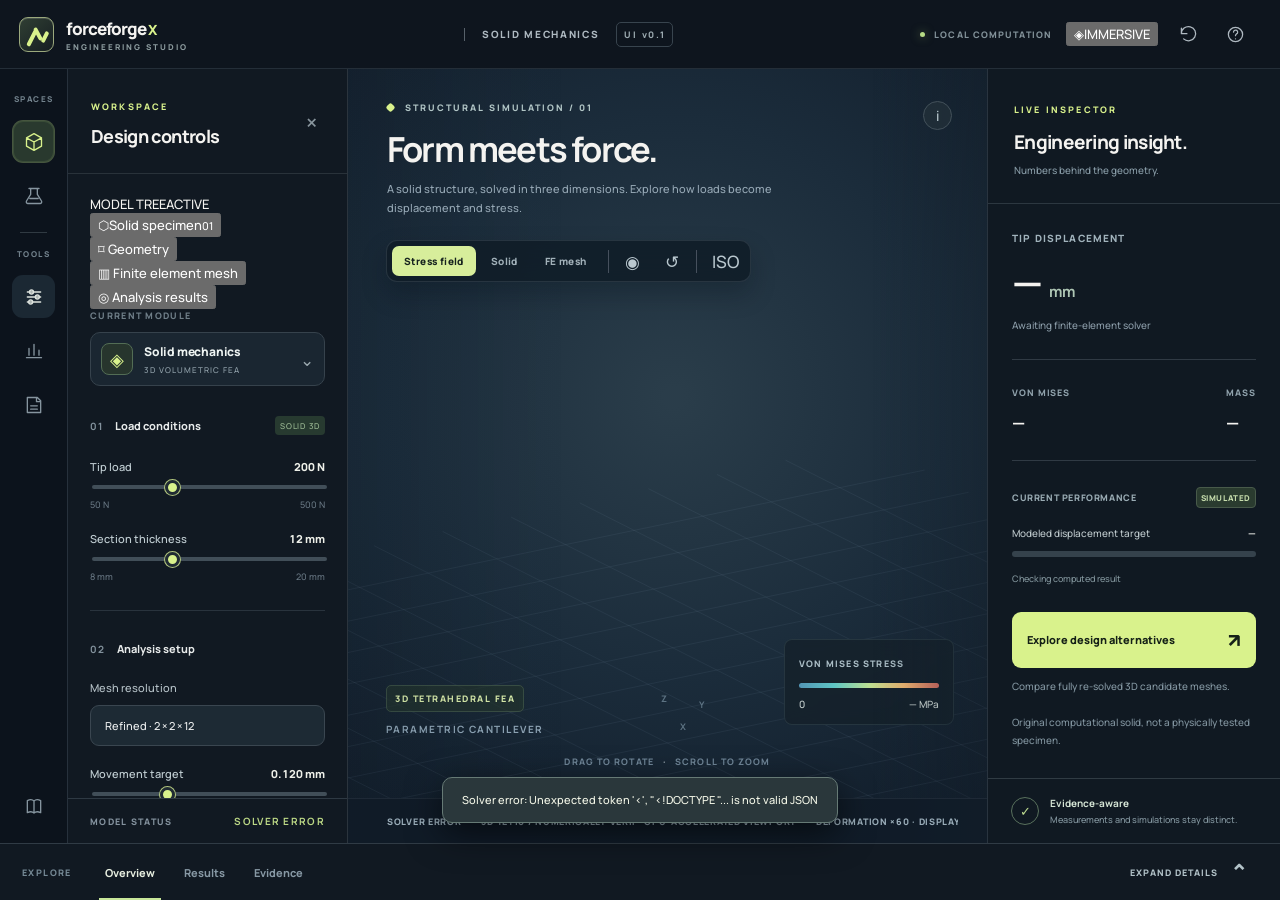
==== studio/index.html @ fcaa01f4 "feat(ui): add model tree, contextual object inspector and immersive camera tools" ====
<!doctype html>
<html lang="en">
<head>
  <meta charset="utf-8">
  <meta name="viewport" content="width=device-width, initial-scale=1, viewport-fit=cover">
  <meta name="theme-color" content="#0b1018">
  <meta name="description" content="ForceForge X Studio — physics-first engineering exploration.">
  <title>ForceForge X — Engineering Studio</title>
  <link rel="stylesheet" href="/studio/styles.css">
</head>
<body>
  <div class="app-shell" id="app">
    <header class="topbar">
      <div class="brand-lockup">
        <div class="brand-symbol" aria-hidden="true"><span></span><span></span><span></span></div>
        <div class="brand-wordmark"><strong>forceforge<span class="brand-x"> X</span></strong><small>ENGINEERING STUDIO</small></div>
      </div>
      <div class="top-center"><span class="top-line"></span><span id="header-project">SOLID MECHANICS</span><span class="top-version">UI v0.1</span></div>
      <div class="top-actions">
        <span class="save-status"><i></i><span>LOCAL COMPUTATION</span></span>
        <button type="button" class="studio-mode-switch" id="explore-toggle" aria-pressed="false" title="Toggle immersive and engineering layouts"><span class="mode-switch-icon">◈</span><span id="explore-toggle-text">IMMERSIVE</span></button>
        <button type="button" class="icon-btn" id="view-reset-top" aria-label="Reset 3D camera" title="Reset camera"><svg viewBox="0 0 24 24" aria-hidden="true"><path d="M3 11a9 9 0 1 1 2.8 6.5M3 4v7h7"/></svg></button>
        <button type="button" class="icon-btn" id="help-btn" aria-label="Open help and model limitations" title="Help"><svg viewBox="0 0 24 24" aria-hidden="true"><circle cx="12" cy="12" r="9"/><path d="M9.5 9a2.6 2.6 0 1 1 4.9 1.25c-.6 1-2.4 1.5-2.4 3.25M12 17.4h.01"/></svg></button>
      </div>
    </header>

    <div class="main-layout">
      <nav class="tool-rail" aria-label="Primary workspace navigation">
        <div class="rail-section rail-workspaces">
          <span class="rail-small-label">SPACES</span>
          <button type="button" class="rail-btn is-active" data-workspace="solid" aria-label="3D solid FEA workspace" title="3D solid FEA">
            <svg viewBox="0 0 24 24"><path d="m12 2 9 5v10l-9 5-9-5V7l9-5ZM3 7l9 5 9-5M12 12v10"/></svg>
          </button>
          <button type="button" class="rail-btn" data-workspace="lab" aria-label="Real laboratory modal benchmark" title="Real laboratory">
            <svg viewBox="0 0 24 24"><path d="M8 3v7l-5 8a2 2 0 0 0 1.7 3h14.6a2 2 0 0 0 1.7-3l-5-8V3M6 3h12M7 15h10"/></svg>
          </button>
        </div>
        <div class="rail-separator"></div>
        <div class="rail-section">
          <span class="rail-small-label">TOOLS</span>
          <button type="button" class="rail-btn tool-is-active" id="rail-controls" aria-label="Toggle parameters" aria-expanded="true" title="Model parameters">
            <svg viewBox="0 0 24 24"><path d="M4 6h16M4 12h16M4 18h16"/><circle cx="9" cy="6" r="2.4"/><circle cx="16" cy="12" r="2.4"/><circle cx="8" cy="18" r="2.4"/></svg>
          </button>
          <button type="button" class="rail-btn" id="rail-results" aria-label="Toggle results drawer" aria-expanded="false" title="Analysis results">
            <svg viewBox="0 0 24 24"><path d="M3 20h18M6 17V9M12 17V4M18 17v-6"/></svg>
          </button>
          <button type="button" class="rail-btn" id="rail-evidence" aria-label="View source and evidence" title="Evidence and sources">
            <svg viewBox="0 0 24 24"><path d="M8 3h8l4 4v14H4V3h4ZM15 3v5h5M8 13h8M8 17h8"/></svg>
          </button>
        </div>
        <div class="rail-bottom">
          <button type="button" class="rail-btn" id="rail-guide" aria-label="Open studio guide" title="Studio guide"><svg viewBox="0 0 24 24"><path d="M4 5.5C7 4 10 4 12 6c2-2 5-2 8-.5V20c-3-1.5-6-1.5-8 .5-2-2-5-2-8-.5V5.5ZM12 6v14.5"/></svg></button>
        </div>
      </nav>

      <aside class="control-panel" id="control-panel" aria-label="Engineering controls">
        <div class="panel-heading">
          <div><span class="eyebrow">WORKSPACE</span><h2>Design controls</h2></div>
          <button type="button" class="small-icon-btn" id="close-controls" title="Collapse controls" aria-label="Collapse controls">×</button>
        </div>
        <div class="panel-inner-scroll">
          <div class="object-explorer" id="object-explorer">
            <div class="tree-header"><span>MODEL TREE</span><span class="tree-status">ACTIVE</span></div>
            <button type="button" class="tree-node tree-root selected" id="tree-model"><span class="tree-icon">⬡</span><span id="tree-model-label">Solid specimen</span><small>01</small></button>
            <div class="tree-children" id="tree-children"><button type="button" class="tree-node tree-child" id="tree-geometry"><span class="tree-icon">⌑</span> Geometry</button><button type="button" class="tree-node tree-child" id="tree-solver"><span class="tree-icon">▥</span> Finite element mesh</button><button type="button" class="tree-node tree-child" id="tree-measurements"><span class="tree-icon">◎</span> Analysis results</button></div>
          </div>
          <section class="module-switch">
            <div class="field-caption">CURRENT MODULE</div>
            <button type="button" class="module-switch-btn" id="module-select">
              <span class="module-switch-icon" id="module-icon">◈</span>
              <span><strong id="module-name">Solid mechanics</strong><small id="module-subname">3D VOLUMETRIC FEA</small></span>
              <span class="chev">⌄</span>
            </button>
            <div class="module-menu" id="module-menu" hidden>
              <button type="button" data-select-workspace="solid"><b>Solid mechanics</b><small>3D tetra10 finite-element analysis</small></button>
              <button type="button" data-select-workspace="lab"><b>Real laboratory</b><small>Measured modal correlation</small></button>
            </div>
          </section>

          <div id="solid-controls">
            <section class="control-section">
              <div class="section-title-row"><h3>01 <span>Load conditions</span></h3><span class="tiny-accent">SOLID 3D</span></div>
              <label class="range-control" for="solid-force"><span>Tip load</span><output id="solid-force-value">200 N</output></label>
              <input id="solid-force" type="range" min="50" max="500" value="200" step="10">
              <div class="range-endpoints"><span>50 N</span><span>500 N</span></div>
              <label class="range-control" for="solid-thickness"><span>Section thickness</span><output id="solid-thickness-value">12 mm</output></label>
              <input id="solid-thickness" type="range" min="8" max="20" value="12" step="1">
              <div class="range-endpoints"><span>8 mm</span><span>20 mm</span></div>
            </section>
            <section class="control-section">
              <div class="section-title-row"><h3>02 <span>Analysis setup</span></h3></div>
              <label class="label-simple" for="solid-resolution">Mesh resolution</label>
              <select id="solid-resolution" class="nice-select"><option value="fast">Fast · 2 × 2 × 8</option><option value="refined" selected>Refined · 2 × 2 × 12</option><option value="high">Higher · 3 × 3 × 12</option></select>
              <label class="range-control" for="solid-limit"><span>Movement target</span><output id="solid-limit-value">0.120 mm</output></label>
              <input id="solid-limit" type="range" min="0.04" max="0.30" value="0.12" step="0.01">
              <label class="range-control" for="solid-visual"><span>Visual deformation</span><output id="solid-visual-value">60×</output></label>
              <input id="solid-visual" type="range" min="1" max="120" value="60" step="1">
            </section>
          </div>

          <div id="lab-controls" hidden>
            <section class="control-section">
              <div class="section-title-row"><h3>01 <span>Modal analysis</span></h3><span class="tiny-accent">REAL DATA</span></div>
              <label class="label-simple" for="lab-view">Analysis view</label>
              <select id="lab-view" class="nice-select"><option value="modes">Vibration modes</option><option value="static">Illustrative static loading</option></select>
              <label class="range-control" for="lab-mode"><span>Vibration mode</span><output id="lab-mode-value">B1x</output></label>
              <input id="lab-mode" type="range" min="1" max="3" value="1" step="1">
              <label class="range-control" for="lab-stiffness"><span>Base support stiffness</span><output id="lab-stiffness-value">10³ N·m/rad</output></label>
              <input id="lab-stiffness" type="range" min="0" max="6" value="3" step="0.05">
              <div class="range-endpoints"><span>10⁰</span><span>10⁶</span></div>
              <label class="range-control" for="lab-amplitude"><span>Mode shape amplitude</span><output id="lab-amplitude-value">28 mm</output></label>
              <input id="lab-amplitude" type="range" min="5" max="65" value="28" step="1">
              <label class="range-control" for="lab-force"><span>Static tip load</span><output id="lab-force-value">0.30 N</output></label>
              <input id="lab-force" type="range" min="0.05" max="1" value="0.30" step="0.05">
            </section>
            <section class="control-section">
              <div class="section-title-row"><h3>02 <span>Model assumptions</span></h3></div>
              <label class="label-simple" for="lab-E">Assumed Young's modulus</label>
              <select id="lab-E" class="nice-select"><option value="190">190 GPa</option><option value="200">200 GPa</option><option value="210" selected>210 GPa</option><option value="220">220 GPa</option><option value="230">230 GPa</option></select>
              <label class="label-simple" for="lab-elements">Beam elements</label>
              <select id="lab-elements" class="nice-select"><option value="16">16</option><option value="24">24</option><option value="32" selected>32</option><option value="48">48</option><option value="64">64</option></select>
              <label class="checkbox-row"><input id="lab-gauges" type="checkbox" checked><span>Reduced gauge thickness</span></label>
            </section>
          </div>
          <div class="control-footnote"><span class="accent-dot"></span> Changes update an actual Python FEA solve. Reported physical measurements are never generated by this interface.</div>
        </div>
        <div class="panel-footer"><span>MODEL STATUS</span><strong id="control-status">READY</strong></div>
      </aside>

      <main class="studio-main">
        <div class="stage" id="stage">
          <div class="stage-top">
            <div class="stage-title-block">
              <div class="stage-kicker"><span class="signal-mark"></span><span id="stage-overline">STRUCTURAL SIMULATION / 01</span></div>
              <h1 id="stage-title">Form meets force.</h1>
              <p id="stage-description">A solid structure, solved in three dimensions. Explore how loads become displacement and stress.</p>
            </div>
            <button type="button" id="stage-info" class="stage-info-btn" aria-label="Show model information" title="Model information"><span>i</span></button>
          </div>
          <div class="stage-toolbar" aria-label="3D viewing tools">
            <div class="segmented" id="viz-modes">
              <button type="button" data-viz="stress" class="selected">Stress field</button>
              <button type="button" data-viz="form"><span id="form-viz-label">Solid</span></button>
              <button type="button" data-viz="wire"><span id="mesh-viz-label">FE mesh</span></button>
            </div>
            <div class="toolbar-separator"></div>
            <button class="toolbar-icon" id="toggle-sensors" type="button" aria-label="Toggle measured sensor markers" title="Toggle sensor points">◉</button>
            <button class="toolbar-icon" id="reset-camera" type="button" aria-label="Reset model camera" title="Reset camera">↺</button>
            <div class="toolbar-separator"></div>
            <button class="toolbar-icon tool-wide" id="camera-view" type="button" aria-label="Change standard camera view" title="Cycle isometric, front, right and top views">ISO</button>
            <button class="toolbar-icon tool-wide" id="true-scale" type="button" aria-pressed="false" title="Toggle actual or expanded specimen cross section" hidden>1:1</button>
          </div>
          <div id="viewport" class="viewport" role="img" aria-label="Interactive 3D finite-element model. Drag to orbit, scroll to zoom.">
            <canvas id="model-canvas"></canvas>
            <div class="model-intelligence" id="model-intelligence" aria-live="polite">
              <div class="model-intel-index" id="intel-index">OBJECT 01 / ENGINEERING SCENE</div>
              <div class="model-intel-title" id="intel-title">VOLUMETRIC FINITE ELEMENT MODEL</div>
              <div class="model-intel-body" id="intel-body">Choose an object or explore the geometry.</div>
              <button type="button" id="intel-action" class="intel-button">INSPECT DATA <span>↗</span></button>
            </div>
            <div class="viewport-halo" aria-hidden="true"></div>
            <div class="axis-label axis-y">Y</div><div class="axis-label axis-x">X</div><div class="axis-label axis-z">Z</div>
            <div class="viewport-overlay overlay-left">
              <span class="tag-badge" id="viewport-type">TRUE 3D FEA</span>
              <p id="viewport-model-name">PARAMETRIC CANTILEVER</p>
            </div>
            <div class="viewport-overlay overlay-right">
              <div class="visual-key"><span class="visual-key-title" id="scale-name">VON MISES STRESS</span><div class="spectrum-scale" id="spectrum-scale"></div><div class="visual-scale"><span>0</span><span id="scale-high">— MPa</span></div></div>
            </div>
            <div class="viewport-placeholder" id="viewport-placeholder"><div class="spinner"></div><span>Preparing engineering model…</span></div>
            <div class="viewport-corner-trace"><span class="corner-glyph">⌑</span><span id="scene-index">S-001 / ACTIVE SCENE</span></div>
            <div class="viewport-gesture">DRAG TO ROTATE <span>·</span> SCROLL TO ZOOM</div>
          </div>
          <div class="stage-status-line">
            <div class="stage-status-left"><span class="status-pulse"></span><span id="analysis-status">SOLVER READY</span><span class="status-divider"></span><span id="model-fidelity">3D TET10 / NUMERICALLY VERIFIED</span></div>
            <div class="stage-status-right"><span id="render-mode-status">GPU-ACCELERATED VIEWPORT</span><span class="status-divider"></span><span id="visual-disclaimer">DEFORMATION ×60 · DISPLAY ONLY</span></div>
          </div>
        </div>

        <aside class="inspector" id="inspector" aria-label="Live analysis inspector">
          <div class="inspector-header"><span class="eyebrow">LIVE INSPECTOR</span><h2>Engineering insight.</h2><p id="inspector-intro">Numbers behind the geometry.</p></div>
          <div class="inspector-content">
            <div class="feature-metric">
              <span class="metric-kicker" id="primary-metric-title">TIP DISPLACEMENT</span>
              <div class="feature-value"><strong id="primary-metric-value">—</strong><span id="primary-metric-unit">mm</span></div>
              <div class="metric-foot" id="primary-metric-foot">Awaiting finite-element solver</div>
            </div>
            <div class="metric-separator"></div>
            <div class="metric-pair">
              <div class="mini-metric"><span id="secondary-a-title">VON MISES</span><strong id="secondary-a-value">—</strong></div>
              <div class="mini-metric"><span id="secondary-b-title">MASS</span><strong id="secondary-b-value">—</strong></div>
            </div>
            <div class="metric-separator"></div>
            <div class="inspector-section-head"><span id="comparison-heading">CURRENT PERFORMANCE</span><span class="soft-mark" id="comparison-badge">SIMULATED</span></div>
            <div class="performance-meter"><div class="performance-row"><span id="meter-title">Modeled displacement target</span><strong id="meter-value">—</strong></div><div class="meter-track"><span id="meter-bar"></span></div><small id="meter-foot">Checking computed result</small></div>
            <div id="mode-comparisons" class="mode-comparisons" hidden></div>
            <div class="inspector-action">
              <button type="button" id="primary-action" class="cta-button"><span id="primary-action-label">Explore design alternatives</span><span aria-hidden="true">↗</span></button>
              <p id="action-footnote">Compare fully re-solved 3D candidate meshes.</p>
            </div>
            <div class="tiny-source" id="inspector-source">Original computational solid, not a physically tested specimen.</div>
          </div>
          <div class="inspector-bottom"><span class="icon-circle">✓</span><div><strong>Evidence-aware</strong><small>Measurements and simulations stay distinct.</small></div></div>
        </aside>
      </main>
    </div>

    <div class="bottom-drawer" id="bottom-drawer">
      <div class="drawer-bar">
        <div class="drawer-tabs">
          <span class="drawer-label">EXPLORE</span>
          <button type="button" data-drawer-tab="overview" class="drawer-tab active">Overview</button>
          <button type="button" data-drawer-tab="results" class="drawer-tab">Results</button>
          <button type="button" data-drawer-tab="evidence" class="drawer-tab">Evidence</button>
        </div>
        <button type="button" id="drawer-toggle" class="drawer-toggle" aria-label="Expand results drawer" aria-expanded="false"><span id="drawer-toggle-label">EXPAND DETAILS</span><span id="drawer-chevron">⌃</span></button>
      </div>
      <div class="drawer-body" id="drawer-body" aria-live="polite"></div>
    </div>
    <div class="toast" id="toast" role="status" aria-live="polite" hidden></div>
    <dialog id="studio-dialog"><div class="dialog-head"><div><span class="eyebrow">FORCEFORGE X</span><h2 id="dialog-title">Engineering with intention.</h2></div><button type="button" id="dialog-close" aria-label="Close dialog">×</button></div><div id="dialog-content"></div></dialog>
  </div>
  <script src="/studio/viewport3d.js" defer></script>
  <script src="/studio/app.js" defer></script>
</body>
</html>
---- studio/styles.css ----
@import url('https://fonts.googleapis.com/css2?family=DM+Sans:wght@400;500;600;700;800&family=Manrope:wght@400;500;600;700;800&display=swap');
:root{
  color-scheme:dark;
  --bg:#080d13; --shell:#0d131b; --panel:#101923; --line:#27313b;
  --white:#f4f3f0; --ink:#e3e6e6; --muted:#88949f; --low:#596773;
  --accent:#d9f28c; --accent-dark:#b5d06c; --blue:#88bdc4;
  --danger:#eea685; --font:'Manrope','DM Sans',-apple-system,BlinkMacSystemFont,'Helvetica Neue',sans-serif;
  font-family:var(--font);font-size:13px;font-weight:500;
}
*{box-sizing:border-box}html,body{margin:0;min-width:320px;width:100%;height:100%;overflow:hidden}
body{background:#080d13;color:var(--white);-webkit-font-smoothing:antialiased}
button,input,select{font:inherit}button{cursor:pointer}button:focus-visible,input:focus-visible,select:focus-visible{outline:2px solid var(--accent);outline-offset:3px}button:disabled{opacity:.5;cursor:not-allowed}[hidden]{display:none!important}
.app-shell{display:flex;flex-direction:column;width:100%;height:100dvh;max-height:100dvh;overflow:hidden;background:var(--bg)}
.topbar{flex:0 0 69px;display:flex;align-items:center;justify-content:space-between;padding:0 28px 0 19px;border-bottom:1px solid #242e38;background:#0e151e;z-index:10;gap:12px}
.brand-lockup{display:flex;align-items:center;gap:12px;min-width:198px}
.brand-symbol{position:relative;display:flex;width:35px;height:35px;border:1px solid #9ba97d;border-radius:9px;align-items:center;justify-content:center;background:linear-gradient(140deg,#303f33,#161e22);box-shadow:inset 0 1px 0 #ffffff25}
.brand-symbol span{width:4px;height:18px;background:var(--accent);display:block;position:absolute;border-radius:2px;transform:rotate(27deg)}
.brand-symbol span:first-child{left:10px;top:11px}.brand-symbol span:nth-child(2){left:16px;top:9px;height:14px;transform:rotate(-28deg)}.brand-symbol span:nth-child(3){left:23px;top:13px;height:12px}
.brand-wordmark{display:flex;flex-direction:column;gap:1px}.brand-wordmark strong{font-size:17px;letter-spacing:-1.1px;font-weight:800}.brand-x{color:var(--accent);font-size:14px}.brand-wordmark small{color:#8d9c9f;font-size:8px;letter-spacing:2px;font-weight:800}
.top-center{display:flex;align-items:center;gap:17px;color:#aeb9c1;letter-spacing:1.7px;font-size:10px;font-weight:800;white-space:nowrap}
.top-line{height:13px;width:1px;background:#57616a}.top-version{border:1px solid #38444e;border-radius:5px;padding:5px 7px;color:#9caab0;font-size:9px}
.top-actions{display:flex;align-items:center;gap:14px}.save-status{display:flex;align-items:center;gap:9px;color:#83929a;letter-spacing:1.1px;font-weight:800;font-size:9px;white-space:nowrap}.save-status i{width:5px;height:5px;background:#b6da85;border-radius:50%;box-shadow:0 0 10px #b5d67588}
.icon-btn,.small-icon-btn{background:transparent;border:0;color:#afb9c1;display:grid;place-items:center;padding:7px;border-radius:7px}.icon-btn:hover,.small-icon-btn:hover{background:#27313c;color:white}.icon-btn svg{height:19px;width:19px;stroke:currentColor;stroke-width:1.6;stroke-linecap:round;stroke-linejoin:round;fill:none}
.main-layout{flex:1;min-height:0;display:flex;overflow:hidden}
.tool-rail{flex:0 0 68px;background:#0c131c;border-right:1px solid #27313c;display:flex;flex-direction:column;align-items:center;padding:24px 9px 16px;gap:15px}
.rail-section{width:100%;display:flex;flex-direction:column;align-items:center;gap:11px}.rail-small-label{font-size:8px;letter-spacing:1.5px;color:#73838d;margin-bottom:5px;font-weight:800}
.rail-btn{border:1px solid transparent;width:43px;height:43px;border-radius:11px;background:transparent;color:#86959f;display:grid;place-items:center;transition:background .18s,color .18s,border-color .18s}
.rail-btn svg{width:20px;height:20px;stroke:currentColor;fill:none;stroke-width:1.6;stroke-linecap:round;stroke-linejoin:round}
.rail-btn:hover{background:#27333d;color:#f7f8ee}
.rail-btn.is-active{background:#29392e;color:var(--accent);border-color:#70835966;box-shadow:inset 0 0 0 1px #a9cf7520}
.rail-btn.tool-is-active{color:#dee4de;background:#1b2833}.rail-separator{width:27px;height:1px;background:#303a42}.rail-bottom{margin-top:auto}
.control-panel{flex:0 0 280px;min-width:0;background:#111922;border-right:1px solid #2b343d;display:flex;flex-direction:column;transition:flex-basis .28s ease,opacity .25s ease;overflow:hidden}
.control-panel.collapsed{flex-basis:0;opacity:0;border-right:0}
.panel-heading{flex:0 0 auto;display:flex;align-items:center;justify-content:space-between;padding:27px 23px 25px;border-bottom:1px solid #29323a}
.eyebrow{font-size:9px;color:var(--accent);font-weight:800;letter-spacing:2.15px}
.panel-heading h2,.inspector-header h2{font-size:18px;font-weight:750;letter-spacing:-.65px;margin:10px 0 0}
.small-icon-btn{font-size:23px;color:#88959d}
.panel-inner-scroll{flex:1;overflow-y:auto;overscroll-behavior:contain;scrollbar-width:thin;scrollbar-color:#52606a transparent;padding:21px 22px 15px}
.field-caption{color:#6f7e88;letter-spacing:1.3px;font-size:9px;font-weight:800;margin-bottom:10px}
.module-switch-btn{display:flex;width:100%;align-items:center;text-align:left;border:1px solid #36424c;background:#1a2631;color:#eef4f2;padding:10px 10px;border-radius:10px;gap:11px}
.module-switch-btn:hover{border-color:#667b74}.module-switch-icon{border:1px solid #536d55;color:var(--accent);background:#27352d;border-radius:8px;width:32px;height:32px;display:grid;place-items:center;font-size:18px}
.module-switch-btn strong,.module-switch-btn small{display:block}.module-switch-btn strong{font-size:12px;font-weight:800;letter-spacing:-.2px}.module-switch-btn small{font-size:8px;letter-spacing:1px;color:#93a3ac;margin-top:4px}.module-switch-btn .chev{margin-left:auto;color:#9aa8ae;font-size:17px}
.module-menu{border-radius:8px;border:1px solid #37444f;margin-top:6px;background:#1b2832;overflow:hidden}
.module-menu button{display:block;background:none;border:0;width:100%;text-align:left;padding:13px;color:white}
.module-menu button+button{border-top:1px solid #39444d}.module-menu button:hover{background:#30404c}
.module-menu b,.module-menu small{display:block}.module-menu b{font-size:11px}.module-menu small{color:#a5b4bb;font-size:9px;margin-top:3px}
.control-section{padding-top:30px;padding-bottom:27px;border-bottom:1px solid #29333d}
.section-title-row{display:flex;justify-content:space-between;align-items:center;margin-bottom:24px;gap:8px}
.section-title-row h3{font-size:10px;color:#83929d;margin:0;letter-spacing:1px;font-weight:700}.section-title-row h3 span{color:#e7eaea;margin-left:9px;font-size:11px;letter-spacing:0;font-weight:750}
.tiny-accent{font-size:8px;letter-spacing:.7px;color:#9ebc96;background:#273a30;padding:4px 5px;border-radius:4px}
.range-control{display:flex;align-items:center;justify-content:space-between;gap:10px;margin:20px 0 11px;font-size:11px;color:#bfccd1;font-weight:550}
.range-control output{color:#eef0e9;font-size:11px;font-weight:800;white-space:nowrap;font-variant-numeric:tabular-nums}
input[type=range]{display:block;width:100%;appearance:none;-webkit-appearance:none;height:4px;border-radius:100px;background:#414e58;cursor:pointer;outline-offset:8px}
input[type=range]::-webkit-slider-thumb{appearance:none;-webkit-appearance:none;width:15px;height:15px;border-radius:100%;background:var(--accent);border:3px solid #202b33;box-shadow:0 0 0 1px #b0c47d;cursor:grab}
input[type=range]::-moz-range-thumb{width:11px;height:11px;border-radius:100%;background:var(--accent);border:3px solid #202b33;cursor:grab}
.range-endpoints{display:flex;justify-content:space-between;margin-top:9px;font-size:9px;color:#687783}
.label-simple{display:block;font-size:11px;color:#b7c3c9;margin:16px 0 10px}.nice-select{width:100%;appearance:none;background:#1d2a34;color:#eef0f0;padding:12px 14px;border-radius:9px;border:1px solid #3a4650;font-size:11px}
.checkbox-row{display:flex;align-items:center;gap:9px;font-size:11px;color:#bac8cf;margin-top:18px}.checkbox-row input{accent-color:#b9d97b;width:16px;height:16px}
.control-footnote{font-size:10px;line-height:1.7;color:#8d9fa7;margin:25px 0;display:block}.accent-dot{display:inline-block;background:#bdd881;width:6px;height:6px;border-radius:50%;vertical-align:2px;margin-right:6px}
.panel-footer{display:flex;align-items:center;justify-content:space-between;padding:15px 22px;border-top:1px solid #2e3943;font-size:9px;letter-spacing:1.3px;font-weight:800;color:#84929e}
.panel-footer strong{color:#bbd785;font-size:10px}
.studio-main{flex:1;min-width:0;min-height:0;display:flex;position:relative;overflow:hidden}
.stage{flex:1;min-width:0;display:flex;flex-direction:column;position:relative;background:radial-gradient(ellipse 85% 82% at 55% 52%,#1c2936 0%,#111c29 46%,#0d1722 100%);overflow:hidden}
.stage::after{content:'';pointer-events:none;position:absolute;inset:0;background:linear-gradient(90deg,#16222b1a,transparent 34%,transparent 82%,#15202a44);z-index:0}
.stage-top{z-index:3;position:absolute;top:32px;left:39px;right:35px;display:flex;align-items:flex-start;justify-content:space-between;pointer-events:none;gap:16px}
.stage-title-block{max-width:480px}.stage-kicker{color:#b2c6c6;font-size:9px;font-weight:850;letter-spacing:2px;display:flex;align-items:center;gap:11px}
.signal-mark{height:7px;width:7px;border-radius:2px;display:block;transform:rotate(45deg);background:var(--accent)}
.stage-top h1{font-size:clamp(24px,2.7vw,38px);font-weight:700;letter-spacing:-1.8px;line-height:1.12;margin:16px 0 10px}
.stage-top p{font-size:11px;color:#97a9b6;line-height:1.75;margin:0;max-width:385px}
.stage-info-btn{pointer-events:auto;background:#26333b9c;border:1px solid #43515a;border-radius:100%;color:#beced3;width:29px;height:29px;font-size:14px;display:grid;place-items:center}
.stage-info-btn:hover{color:#fff;background:#354452}
.stage-toolbar{position:absolute;left:38px;top:171px;z-index:4;display:flex;align-items:center;gap:9px;border:1px solid #4655606b;background:#101c27db;backdrop-filter:blur(16px);border-radius:11px;padding:5px;box-shadow:0 12px 24px #050b1240}
.segmented{display:flex;gap:3px}.segmented button{border:0;background:transparent;color:#a2b1b9;padding:8px 12px;border-radius:7px;font-size:10px;font-weight:800;letter-spacing:.4px}
.segmented button.selected{background:#d7ee9b;color:#17231f}.segmented button:hover:not(.selected){background:#293844;color:white}
.toolbar-separator{height:23px;width:1px;background:#46505d}
.toolbar-icon{height:30px;min-width:30px;display:grid;place-items:center;background:none;border:0;color:#bac8cf;border-radius:6px;font-size:17px}.toolbar-icon:hover{background:#293844;color:#fff}.toolbar-icon.is-on{color:var(--accent)}
.viewport{flex:1;min-height:0;position:relative;overflow:hidden;isolation:isolate}
#model-canvas{width:100%;height:100%;display:block;position:absolute;inset:0;z-index:1;cursor:grab;touch-action:none}
#model-canvas:active{cursor:grabbing}
.viewport-halo{pointer-events:none;position:absolute;z-index:0;inset:20% 14% 11%;border-radius:50%;background:radial-gradient(ellipse,#ffffff08,transparent 60%)}
.viewport-placeholder{position:absolute;z-index:8;inset:0;display:flex;align-items:center;justify-content:center;gap:14px;background:#111d29e8;color:#c9d2d7;font-size:12px}
.spinner{height:16px;width:16px;border-radius:50%;border:2px solid #475e62;border-top-color:#d6ee96;animation:spin .8s linear infinite}@keyframes spin{to{transform:rotate(360deg)}}
.viewport-overlay{position:absolute;z-index:3;pointer-events:none}.overlay-left{left:38px;bottom:62px}.tag-badge{font-size:9px;color:#d9ecab;letter-spacing:1.5px;font-weight:800;padding:6px 8px;border:1px solid #57715b77;border-radius:5px;background:#24352ca8}.overlay-left p{font-size:10px;color:#8ea4b5;letter-spacing:1.45px;margin:16px 0 0;font-weight:700}
.overlay-right{right:33px;bottom:73px}.visual-key{width:170px;padding:13px 14px;border:1px solid #4a606553;background:#15212bd4;border-radius:8px;backdrop-filter:blur(8px)}.visual-key-title{font-size:9px;color:#abbec6;font-weight:800;letter-spacing:1.2px}.spectrum-scale{margin:12px 0 9px;height:5px;border-radius:10px;background:linear-gradient(90deg,#5396b6,#5ec6c5,#bcdf92,#efb772,#d46d62)}
.visual-scale{display:flex;justify-content:space-between;color:#d1dbd8;font-size:10px;font-variant-numeric:tabular-nums}.visual-key.no-scale{display:none}
.viewport-gesture{z-index:3;position:absolute;bottom:30px;left:50%;transform:translateX(-50%);pointer-events:none;color:#708698;letter-spacing:1.1px;font-size:9px;font-weight:750;white-space:nowrap}.viewport-gesture span{color:#a9b7bf;padding:0 6px}
.axis-label{position:absolute;z-index:3;color:#5d7383;font-size:9px;font-weight:700;pointer-events:none}.axis-x{bottom:65px;left:52%}.axis-y{bottom:87px;left:55%}.axis-z{bottom:93px;left:49%}
.stage-status-line{z-index:4;flex:0 0 45px;display:flex;align-items:center;justify-content:space-between;gap:10px;border-top:1px solid #46546142;background:#111d29e3;padding:0 29px;color:#9aadb9;font-size:9px;font-weight:800;letter-spacing:.7px;white-space:nowrap}
.stage-status-left,.stage-status-right{display:flex;align-items:center;gap:10px;overflow:hidden;text-overflow:ellipsis}
.status-pulse{width:6px;height:6px;background:#b5d880;border-radius:50%}.status-divider{height:14px;background:#4b5a66;width:1px}
.inspector{flex:0 0 293px;background:#101922;border-left:1px solid #29343f;display:flex;flex-direction:column;min-height:0;z-index:2}
.inspector-header{padding:30px 26px 26px;border-bottom:1px solid #2c3740}.inspector-header h2{font-size:19px;margin:12px 0 8px;letter-spacing:-.7px}.inspector-header p{font-size:10px;color:#899da8;margin:0}
.inspector-content{padding:24px 24px 18px;overflow-y:auto;flex:1;scrollbar-width:thin;scrollbar-color:#536570 transparent}
.metric-kicker{color:#a1b3bc;font-size:10px;letter-spacing:1.15px;font-weight:800}
.feature-value{display:flex;align-items:baseline;gap:8px;margin:15px 0 12px;white-space:nowrap}.feature-value strong{font-size:clamp(31px,3.1vw,43px);letter-spacing:-2px;line-height:1.1;font-weight:650;font-variant-numeric:tabular-nums}.feature-value span{font-size:15px;font-weight:700;color:#aec6b4}
.metric-foot{font-size:10px;line-height:1.6;color:#8b9ca8}.metric-separator{height:1px;background:#303a44;margin:26px 0}
.metric-pair{display:flex;justify-content:space-between;gap:10px}.mini-metric{display:flex;flex-direction:column;gap:12px;min-width:0}.mini-metric span{font-size:9px;color:#90a2ac;letter-spacing:.9px;font-weight:800}.mini-metric strong{font-size:17px;letter-spacing:-.8px;font-weight:750;white-space:nowrap;font-variant-numeric:tabular-nums}
.inspector-section-head{display:flex;align-items:center;gap:8px;justify-content:space-between;font-size:9px;color:#9aacb4;font-weight:800;letter-spacing:.6px}.soft-mark{border:1px solid #485a4a;background:#2a3b2f;color:#c7ddad;border-radius:4px;padding:4px;font-size:8px}
.performance-meter{margin:18px 0 0}.performance-row{display:flex;justify-content:space-between;align-items:center;gap:7px;font-size:10px;color:#bec9cc}.performance-row strong{color:#f3f4ef;font-variant-numeric:tabular-nums}.meter-track{height:6px;border-radius:10px;background:#35424c;overflow:hidden;margin:11px 0}.meter-track span{display:block;width:0;height:100%;background:#b5d882;border-radius:10px;transition:width .32s}.meter-track span.over{background:#e6a282}.performance-meter small{color:#82959c;font-size:9px}
.mode-comparisons{display:grid;gap:13px;margin-top:15px}.mode-row{display:flex;justify-content:space-between;font-size:10px;color:#aab9c1}.mode-row b{color:#eaf0e8;font-variant-numeric:tabular-nums}
.inspector-action{margin:26px 0 14px}.cta-button{width:100%;border:0;color:#152017;background:var(--accent);padding:15px 15px;border-radius:9px;display:flex;justify-content:space-between;align-items:center;font-size:11px;font-weight:900;transition:background .2s,transform .2s}
.cta-button:hover{background:#edf9b6;transform:translateY(-1px)}.cta-button span:last-child{font-size:19px}.inspector-action p{color:#8396a1;font-size:10px;line-height:1.7}.tiny-source{color:#81949f;font-size:10px;line-height:1.8;margin-top:18px}
.inspector-bottom{display:flex;align-items:center;gap:11px;padding:17px 23px;border-top:1px solid #303b43}.inspector-bottom .icon-circle{width:28px;height:28px;border:1px solid #59715d;display:grid;place-items:center;color:#bddb90;border-radius:50%}.inspector-bottom div{display:flex;flex-direction:column;gap:3px}.inspector-bottom strong{font-size:10px;color:#d5e5d5}.inspector-bottom small{font-size:9px;color:#8598a1}
.bottom-drawer{background:#111922;border-top:1px solid #303b45;flex:0 0 57px;min-height:57px;max-height:55dvh;display:flex;flex-direction:column;z-index:5;transition:flex-basis .28s ease}
.bottom-drawer.open{flex-basis:min(330px,42dvh)}
.drawer-bar{display:flex;justify-content:space-between;align-items:center;padding:0 25px 0 22px;flex:0 0 56px}
.drawer-tabs{display:flex;align-items:center;gap:17px;height:100%}.drawer-label{color:#758995;letter-spacing:1.4px;font-size:9px;font-weight:850;margin-right:10px}.drawer-tab{height:100%;border:0;background:transparent;color:#8798a4;font-size:11px;font-weight:750;position:relative}
.drawer-tab.active{color:#e6eddf}.drawer-tab.active::after{content:'';position:absolute;bottom:0;left:0;right:0;height:2px;background:#c9e79a}.drawer-tab:hover{color:#fff}
.drawer-toggle{display:flex;align-items:center;gap:12px;letter-spacing:1px;color:#b3c3c9;font-size:9px;font-weight:850;border:0;background:transparent}.drawer-toggle:hover{color:white}.drawer-toggle span:last-child{font-size:21px;display:inline-block;transition:transform .2s}.bottom-drawer.open #drawer-chevron{transform:rotate(180deg)}
.drawer-body{flex:1;overflow-y:auto;padding:14px 26px 25px;scrollbar-width:thin;scrollbar-color:#526473 transparent}
.drawer-grid{display:grid;grid-template-columns:repeat(3,minmax(0,1fr));gap:18px}.drawer-card{border:1px solid #33424d;border-radius:10px;background:#18232c;padding:15px 17px}.drawer-card h3{font-size:11px;font-weight:800;margin:0 0 13px}.drawer-card p{color:#9ab0bb;font-size:10px;line-height:1.7;margin:0 0 8px}.drawer-card .drawer-number{font-size:22px;color:#f4f1e9;font-weight:700;letter-spacing:-.8px}
.drawer-card .subline{font-size:10px;color:#8799a6}.drawer-card a,.drawer-card button{color:#c8eaa0;font-size:10px;text-decoration:none}.drawer-card a:hover{text-decoration:underline}
.result-table{width:100%;border-collapse:collapse;font-size:11px}.result-table th{text-align:left;color:#91a6b0;font-size:9px;letter-spacing:1px;border-bottom:1px solid #3d4b54;padding:9px}.result-table td{color:#d7dfe1;border-bottom:1px solid #2c3942;padding:9px;font-variant-numeric:tabular-nums}
.result-note{font-size:10px;color:#9fb1bb;line-height:1.65;margin:12px 0}
.drawer-button{border:1px solid #596a5e;background:#263a32;border-radius:7px;padding:8px 10px;margin:7px 7px 0 0;color:#d1e9c0}
.toast{position:fixed;bottom:77px;left:50%;transform:translateX(-50%);background:#2a373b;color:#f4f7e8;padding:13px 19px;border:1px solid #667a75;border-radius:10px;box-shadow:0 10px 35px #0009;font-size:11px;z-index:30;max-width:min(520px,90vw);line-height:1.6}
dialog{background:#141f29;color:#f3f3ea;border:1px solid #52616b;border-radius:18px;padding:26px 29px;max-width:560px;width:calc(100vw - 30px);box-shadow:0 22px 70px #0009}
dialog::backdrop{background:#02070ebc;backdrop-filter:blur(7px)}.dialog-head{display:flex;justify-content:space-between;align-items:flex-start;gap:10px}.dialog-head h2{font-size:21px;letter-spacing:-.6px;margin:9px 0 15px}.dialog-head button{border:0;background:transparent;color:#a7bac1;font-size:24px}
#dialog-content{font-size:12px;color:#a9bbc4;line-height:1.8}#dialog-content strong{color:white}#dialog-content a{color:#d2efa1}
@media(min-width:1750px){.control-panel{flex-basis:310px}.inspector{flex-basis:325px}.stage-top h1{font-size:43px}.stage-top{top:44px;left:49px}.stage-toolbar{top:198px;left:49px}.overlay-left{left:49px}}
@media(max-width:1170px){.inspector{flex-basis:240px}.control-panel{flex-basis:245px}.top-center{display:none}.stage-top{top:24px;left:24px}.stage-toolbar{left:24px;top:155px}.overlay-left{left:24px}.stage-top p{max-width:320px}.stage-top h1{font-size:27px}.feature-value strong{font-size:31px}.inspector-header{padding:24px 17px}.inspector-content{padding:22px 17px}.inspector-bottom{padding:12px}.control-panel .panel-inner-scroll{padding:18px}.panel-heading{padding:24px 18px}}
@media(max-width:930px){.control-panel{position:absolute;z-index:15;top:69px;bottom:57px;left:68px;width:275px;box-shadow:18px 0 30px #0008;flex-basis:auto}.control-panel.collapsed{transform:translateX(-120%);opacity:0;width:275px}.inspector{flex-basis:230px}.stage-top p{display:none}.stage-toolbar{top:111px}}
@media(max-width:690px){html,body{height:auto;overflow:auto}.app-shell{min-height:100dvh;height:auto;max-height:none}.topbar{height:61px;flex-basis:61px;padding:0 12px}.brand-lockup{min-width:0}.brand-wordmark small{font-size:7px}.save-status{display:none}.main-layout{min-height:calc(100dvh - 118px);overflow:visible}.tool-rail{flex-basis:52px;padding:17px 4px}.rail-btn{width:40px;height:40px}.rail-small-label{font-size:7px}.control-panel{top:61px;left:52px;bottom:57px}.studio-main{flex-direction:column;overflow:visible;min-height:calc(100dvh - 118px)}.stage{flex:0 0 65dvh;min-height:470px}.stage-top{left:19px;top:18px}.stage-top h1{font-size:27px;letter-spacing:-1px;margin-top:12px}.stage-toolbar{left:19px;top:99px}.viewport-gesture{display:none}.overlay-left{left:17px;bottom:53px}.overlay-right{right:12px;bottom:51px}.visual-key{width:135px;padding:9px}.inspector{flex:0 0 auto;border-left:0;border-top:1px solid #3b454e}.inspector-content{padding:20px;overflow:visible}.inspector-header{padding:19px 20px}.inspector-bottom{display:none}.bottom-drawer{position:sticky;bottom:0;z-index:20}.bottom-drawer.open{flex-basis:340px;height:340px;max-height:70dvh}.drawer-bar{padding:0 11px}.drawer-tabs{gap:9px}.drawer-label{display:none}.drawer-toggle{font-size:8px}.drawer-grid{grid-template-columns:1fr}.stage-status-line{padding:0 12px}.stage-status-right{display:none}.viewport-gesture{display:none}}
@media(prefers-reduced-motion:reduce){*,*::before,*::after{animation-duration:.01ms!important;transition-duration:.01ms!important;scroll-behavior:auto!important}}
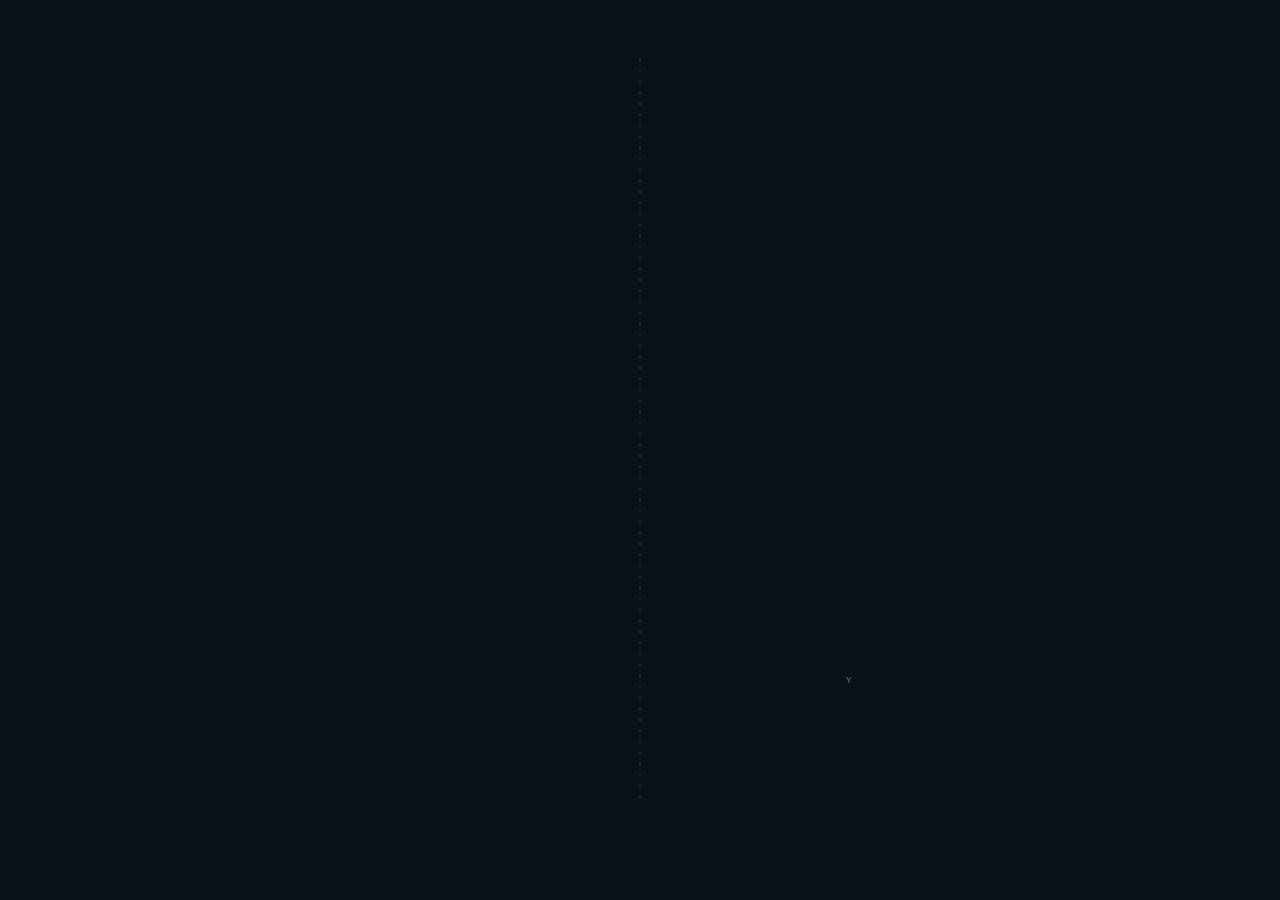
==== commit 67acbb9c: "feat(ui): replace dashboard shell with immersive spatial engineering workspace" ====
--- a/studio/index.html
+++ b/studio/index.html
@@ -2,225 +2,172 @@
 <html lang="en">
 <head>
   <meta charset="utf-8">
-  <meta name="viewport" content="width=device-width, initial-scale=1, viewport-fit=cover">
-  <meta name="theme-color" content="#0b1018">
-  <meta name="description" content="ForceForge X Studio — physics-first engineering exploration.">
-  <title>ForceForge X — Engineering Studio</title>
+  <meta name="viewport" content="width=device-width,initial-scale=1,viewport-fit=cover">
+  <meta name="theme-color" content="#0b1219">
+  <meta name="description" content="ForceForge X — a spatial environment for real engineering analysis.">
+  <title>ForceForge X — Spatial Engineering</title>
   <link rel="stylesheet" href="/studio/styles.css">
 </head>
 <body>
-  <div class="app-shell" id="app">
-    <header class="topbar">
-      <div class="brand-lockup">
-        <div class="brand-symbol" aria-hidden="true"><span></span><span></span><span></span></div>
-        <div class="brand-wordmark"><strong>forceforge<span class="brand-x"> X</span></strong><small>ENGINEERING STUDIO</small></div>
+<div class="spatial-app" id="app">
+  <main class="world" id="world" aria-label="Interactive engineering model workspace">
+    <canvas id="model-canvas" aria-label="3D engineering model. Drag to rotate, scroll to zoom, click a sensor to inspect it."></canvas>
+    <div class="world-ambient" aria-hidden="true"></div>
+    <div class="world-shading" aria-hidden="true"></div>
+    <svg id="world-leaders" class="world-leaders" aria-hidden="true" preserveAspectRatio="none"></svg>
+
+    <header class="floating-header">
+      <div class="brand" aria-label="ForceForge X">
+        <div class="brand-mark" aria-hidden="true"><span></span><span></span><span></span></div>
+        <div class="brand-words"><strong>forceforge<span> X</span></strong><small>SPATIAL ENGINEERING</small></div>
       </div>
-      <div class="top-center"><span class="top-line"></span><span id="header-project">SOLID MECHANICS</span><span class="top-version">UI v0.1</span></div>
-      <div class="top-actions">
-        <span class="save-status"><i></i><span>LOCAL COMPUTATION</span></span>
-        <button type="button" class="studio-mode-switch" id="explore-toggle" aria-pressed="false" title="Toggle immersive and engineering layouts"><span class="mode-switch-icon">◈</span><span id="explore-toggle-text">IMMERSIVE</span></button>
-        <button type="button" class="icon-btn" id="view-reset-top" aria-label="Reset 3D camera" title="Reset camera"><svg viewBox="0 0 24 24" aria-hidden="true"><path d="M3 11a9 9 0 1 1 2.8 6.5M3 4v7h7"/></svg></button>
-        <button type="button" class="icon-btn" id="help-btn" aria-label="Open help and model limitations" title="Help"><svg viewBox="0 0 24 24" aria-hidden="true"><circle cx="12" cy="12" r="9"/><path d="M9.5 9a2.6 2.6 0 1 1 4.9 1.25c-.6 1-2.4 1.5-2.4 3.25M12 17.4h.01"/></svg></button>
+      <button type="button" class="scene-selector" id="scene-selector" aria-expanded="false">
+        <span class="scene-sigil" id="scene-sigil">◈</span>
+        <span class="scene-selector-copy"><strong id="scene-name">Solid mechanics</strong><small id="scene-kind">TRUE 3D · COMPUTATIONAL</small></span>
+        <span class="scene-chevron" aria-hidden="true">⌄</span>
+      </button>
+      <div class="header-tray">
+        <span class="solver-status" id="solver-status"><i id="solver-light"></i><span id="solver-status-text">SOLVING</span></span>
+        <button type="button" class="top-icon" id="view-reset" aria-label="Reset camera" title="Reset camera">↺</button>
+        <button type="button" class="top-icon" id="settings-open" aria-label="Advanced parameters" title="Advanced parameters">⚙</button>
+        <button type="button" class="top-icon" id="help-open" aria-label="Controls and evidence" title="Help">?</button>
       </div>
     </header>
 
-    <div class="main-layout">
-      <nav class="tool-rail" aria-label="Primary workspace navigation">
-        <div class="rail-section rail-workspaces">
-          <span class="rail-small-label">SPACES</span>
-          <button type="button" class="rail-btn is-active" data-workspace="solid" aria-label="3D solid FEA workspace" title="3D solid FEA">
-            <svg viewBox="0 0 24 24"><path d="m12 2 9 5v10l-9 5-9-5V7l9-5ZM3 7l9 5 9-5M12 12v10"/></svg>
-          </button>
-          <button type="button" class="rail-btn" data-workspace="lab" aria-label="Real laboratory modal benchmark" title="Real laboratory">
-            <svg viewBox="0 0 24 24"><path d="M8 3v7l-5 8a2 2 0 0 0 1.7 3h14.6a2 2 0 0 0 1.7-3l-5-8V3M6 3h12M7 15h10"/></svg>
-          </button>
-        </div>
-        <div class="rail-separator"></div>
-        <div class="rail-section">
-          <span class="rail-small-label">TOOLS</span>
-          <button type="button" class="rail-btn tool-is-active" id="rail-controls" aria-label="Toggle parameters" aria-expanded="true" title="Model parameters">
-            <svg viewBox="0 0 24 24"><path d="M4 6h16M4 12h16M4 18h16"/><circle cx="9" cy="6" r="2.4"/><circle cx="16" cy="12" r="2.4"/><circle cx="8" cy="18" r="2.4"/></svg>
-          </button>
-          <button type="button" class="rail-btn" id="rail-results" aria-label="Toggle results drawer" aria-expanded="false" title="Analysis results">
-            <svg viewBox="0 0 24 24"><path d="M3 20h18M6 17V9M12 17V4M18 17v-6"/></svg>
-          </button>
-          <button type="button" class="rail-btn" id="rail-evidence" aria-label="View source and evidence" title="Evidence and sources">
-            <svg viewBox="0 0 24 24"><path d="M8 3h8l4 4v14H4V3h4ZM15 3v5h5M8 13h8M8 17h8"/></svg>
-          </button>
-        </div>
-        <div class="rail-bottom">
-          <button type="button" class="rail-btn" id="rail-guide" aria-label="Open studio guide" title="Studio guide"><svg viewBox="0 0 24 24"><path d="M4 5.5C7 4 10 4 12 6c2-2 5-2 8-.5V20c-3-1.5-6-1.5-8 .5-2-2-5-2-8-.5V5.5ZM12 6v14.5"/></svg></button>
-        </div>
-      </nav>
-
-      <aside class="control-panel" id="control-panel" aria-label="Engineering controls">
-        <div class="panel-heading">
-          <div><span class="eyebrow">WORKSPACE</span><h2>Design controls</h2></div>
-          <button type="button" class="small-icon-btn" id="close-controls" title="Collapse controls" aria-label="Collapse controls">×</button>
-        </div>
-        <div class="panel-inner-scroll">
-          <div class="object-explorer" id="object-explorer">
-            <div class="tree-header"><span>MODEL TREE</span><span class="tree-status">ACTIVE</span></div>
-            <button type="button" class="tree-node tree-root selected" id="tree-model"><span class="tree-icon">⬡</span><span id="tree-model-label">Solid specimen</span><small>01</small></button>
-            <div class="tree-children" id="tree-children"><button type="button" class="tree-node tree-child" id="tree-geometry"><span class="tree-icon">⌑</span> Geometry</button><button type="button" class="tree-node tree-child" id="tree-solver"><span class="tree-icon">▥</span> Finite element mesh</button><button type="button" class="tree-node tree-child" id="tree-measurements"><span class="tree-icon">◎</span> Analysis results</button></div>
-          </div>
-          <section class="module-switch">
-            <div class="field-caption">CURRENT MODULE</div>
-            <button type="button" class="module-switch-btn" id="module-select">
-              <span class="module-switch-icon" id="module-icon">◈</span>
-              <span><strong id="module-name">Solid mechanics</strong><small id="module-subname">3D VOLUMETRIC FEA</small></span>
-              <span class="chev">⌄</span>
-            </button>
-            <div class="module-menu" id="module-menu" hidden>
-              <button type="button" data-select-workspace="solid"><b>Solid mechanics</b><small>3D tetra10 finite-element analysis</small></button>
-              <button type="button" data-select-workspace="lab"><b>Real laboratory</b><small>Measured modal correlation</small></button>
-            </div>
-          </section>
-
-          <div id="solid-controls">
-            <section class="control-section">
-              <div class="section-title-row"><h3>01 <span>Load conditions</span></h3><span class="tiny-accent">SOLID 3D</span></div>
-              <label class="range-control" for="solid-force"><span>Tip load</span><output id="solid-force-value">200 N</output></label>
-              <input id="solid-force" type="range" min="50" max="500" value="200" step="10">
-              <div class="range-endpoints"><span>50 N</span><span>500 N</span></div>
-              <label class="range-control" for="solid-thickness"><span>Section thickness</span><output id="solid-thickness-value">12 mm</output></label>
-              <input id="solid-thickness" type="range" min="8" max="20" value="12" step="1">
-              <div class="range-endpoints"><span>8 mm</span><span>20 mm</span></div>
-            </section>
-            <section class="control-section">
-              <div class="section-title-row"><h3>02 <span>Analysis setup</span></h3></div>
-              <label class="label-simple" for="solid-resolution">Mesh resolution</label>
-              <select id="solid-resolution" class="nice-select"><option value="fast">Fast · 2 × 2 × 8</option><option value="refined" selected>Refined · 2 × 2 × 12</option><option value="high">Higher · 3 × 3 × 12</option></select>
-              <label class="range-control" for="solid-limit"><span>Movement target</span><output id="solid-limit-value">0.120 mm</output></label>
-              <input id="solid-limit" type="range" min="0.04" max="0.30" value="0.12" step="0.01">
-              <label class="range-control" for="solid-visual"><span>Visual deformation</span><output id="solid-visual-value">60×</output></label>
-              <input id="solid-visual" type="range" min="1" max="120" value="60" step="1">
-            </section>
-          </div>
-
-          <div id="lab-controls" hidden>
-            <section class="control-section">
-              <div class="section-title-row"><h3>01 <span>Modal analysis</span></h3><span class="tiny-accent">REAL DATA</span></div>
-              <label class="label-simple" for="lab-view">Analysis view</label>
-              <select id="lab-view" class="nice-select"><option value="modes">Vibration modes</option><option value="static">Illustrative static loading</option></select>
-              <label class="range-control" for="lab-mode"><span>Vibration mode</span><output id="lab-mode-value">B1x</output></label>
-              <input id="lab-mode" type="range" min="1" max="3" value="1" step="1">
-              <label class="range-control" for="lab-stiffness"><span>Base support stiffness</span><output id="lab-stiffness-value">10³ N·m/rad</output></label>
-              <input id="lab-stiffness" type="range" min="0" max="6" value="3" step="0.05">
-              <div class="range-endpoints"><span>10⁰</span><span>10⁶</span></div>
-              <label class="range-control" for="lab-amplitude"><span>Mode shape amplitude</span><output id="lab-amplitude-value">28 mm</output></label>
-              <input id="lab-amplitude" type="range" min="5" max="65" value="28" step="1">
-              <label class="range-control" for="lab-force"><span>Static tip load</span><output id="lab-force-value">0.30 N</output></label>
-              <input id="lab-force" type="range" min="0.05" max="1" value="0.30" step="0.05">
-            </section>
-            <section class="control-section">
-              <div class="section-title-row"><h3>02 <span>Model assumptions</span></h3></div>
-              <label class="label-simple" for="lab-E">Assumed Young's modulus</label>
-              <select id="lab-E" class="nice-select"><option value="190">190 GPa</option><option value="200">200 GPa</option><option value="210" selected>210 GPa</option><option value="220">220 GPa</option><option value="230">230 GPa</option></select>
-              <label class="label-simple" for="lab-elements">Beam elements</label>
-              <select id="lab-elements" class="nice-select"><option value="16">16</option><option value="24">24</option><option value="32" selected>32</option><option value="48">48</option><option value="64">64</option></select>
-              <label class="checkbox-row"><input id="lab-gauges" type="checkbox" checked><span>Reduced gauge thickness</span></label>
-            </section>
-          </div>
-          <div class="control-footnote"><span class="accent-dot"></span> Changes update an actual Python FEA solve. Reported physical measurements are never generated by this interface.</div>
-        </div>
-        <div class="panel-footer"><span>MODEL STATUS</span><strong id="control-status">READY</strong></div>
-      </aside>
-
-      <main class="studio-main">
-        <div class="stage" id="stage">
-          <div class="stage-top">
-            <div class="stage-title-block">
-              <div class="stage-kicker"><span class="signal-mark"></span><span id="stage-overline">STRUCTURAL SIMULATION / 01</span></div>
-              <h1 id="stage-title">Form meets force.</h1>
-              <p id="stage-description">A solid structure, solved in three dimensions. Explore how loads become displacement and stress.</p>
-            </div>
-            <button type="button" id="stage-info" class="stage-info-btn" aria-label="Show model information" title="Model information"><span>i</span></button>
-          </div>
-          <div class="stage-toolbar" aria-label="3D viewing tools">
-            <div class="segmented" id="viz-modes">
-              <button type="button" data-viz="stress" class="selected">Stress field</button>
-              <button type="button" data-viz="form"><span id="form-viz-label">Solid</span></button>
-              <button type="button" data-viz="wire"><span id="mesh-viz-label">FE mesh</span></button>
-            </div>
-            <div class="toolbar-separator"></div>
-            <button class="toolbar-icon" id="toggle-sensors" type="button" aria-label="Toggle measured sensor markers" title="Toggle sensor points">◉</button>
-            <button class="toolbar-icon" id="reset-camera" type="button" aria-label="Reset model camera" title="Reset camera">↺</button>
-            <div class="toolbar-separator"></div>
-            <button class="toolbar-icon tool-wide" id="camera-view" type="button" aria-label="Change standard camera view" title="Cycle isometric, front, right and top views">ISO</button>
-            <button class="toolbar-icon tool-wide" id="true-scale" type="button" aria-pressed="false" title="Toggle actual or expanded specimen cross section" hidden>1:1</button>
-          </div>
-          <div id="viewport" class="viewport" role="img" aria-label="Interactive 3D finite-element model. Drag to orbit, scroll to zoom.">
-            <canvas id="model-canvas"></canvas>
-            <div class="model-intelligence" id="model-intelligence" aria-live="polite">
-              <div class="model-intel-index" id="intel-index">OBJECT 01 / ENGINEERING SCENE</div>
-              <div class="model-intel-title" id="intel-title">VOLUMETRIC FINITE ELEMENT MODEL</div>
-              <div class="model-intel-body" id="intel-body">Choose an object or explore the geometry.</div>
-              <button type="button" id="intel-action" class="intel-button">INSPECT DATA <span>↗</span></button>
-            </div>
-            <div class="viewport-halo" aria-hidden="true"></div>
-            <div class="axis-label axis-y">Y</div><div class="axis-label axis-x">X</div><div class="axis-label axis-z">Z</div>
-            <div class="viewport-overlay overlay-left">
-              <span class="tag-badge" id="viewport-type">TRUE 3D FEA</span>
-              <p id="viewport-model-name">PARAMETRIC CANTILEVER</p>
-            </div>
-            <div class="viewport-overlay overlay-right">
-              <div class="visual-key"><span class="visual-key-title" id="scale-name">VON MISES STRESS</span><div class="spectrum-scale" id="spectrum-scale"></div><div class="visual-scale"><span>0</span><span id="scale-high">— MPa</span></div></div>
-            </div>
-            <div class="viewport-placeholder" id="viewport-placeholder"><div class="spinner"></div><span>Preparing engineering model…</span></div>
-            <div class="viewport-corner-trace"><span class="corner-glyph">⌑</span><span id="scene-index">S-001 / ACTIVE SCENE</span></div>
-            <div class="viewport-gesture">DRAG TO ROTATE <span>·</span> SCROLL TO ZOOM</div>
-          </div>
-          <div class="stage-status-line">
-            <div class="stage-status-left"><span class="status-pulse"></span><span id="analysis-status">SOLVER READY</span><span class="status-divider"></span><span id="model-fidelity">3D TET10 / NUMERICALLY VERIFIED</span></div>
-            <div class="stage-status-right"><span id="render-mode-status">GPU-ACCELERATED VIEWPORT</span><span class="status-divider"></span><span id="visual-disclaimer">DEFORMATION ×60 · DISPLAY ONLY</span></div>
-          </div>
-        </div>
-
-        <aside class="inspector" id="inspector" aria-label="Live analysis inspector">
-          <div class="inspector-header"><span class="eyebrow">LIVE INSPECTOR</span><h2>Engineering insight.</h2><p id="inspector-intro">Numbers behind the geometry.</p></div>
-          <div class="inspector-content">
-            <div class="feature-metric">
-              <span class="metric-kicker" id="primary-metric-title">TIP DISPLACEMENT</span>
-              <div class="feature-value"><strong id="primary-metric-value">—</strong><span id="primary-metric-unit">mm</span></div>
-              <div class="metric-foot" id="primary-metric-foot">Awaiting finite-element solver</div>
-            </div>
-            <div class="metric-separator"></div>
-            <div class="metric-pair">
-              <div class="mini-metric"><span id="secondary-a-title">VON MISES</span><strong id="secondary-a-value">—</strong></div>
-              <div class="mini-metric"><span id="secondary-b-title">MASS</span><strong id="secondary-b-value">—</strong></div>
-            </div>
-            <div class="metric-separator"></div>
-            <div class="inspector-section-head"><span id="comparison-heading">CURRENT PERFORMANCE</span><span class="soft-mark" id="comparison-badge">SIMULATED</span></div>
-            <div class="performance-meter"><div class="performance-row"><span id="meter-title">Modeled displacement target</span><strong id="meter-value">—</strong></div><div class="meter-track"><span id="meter-bar"></span></div><small id="meter-foot">Checking computed result</small></div>
-            <div id="mode-comparisons" class="mode-comparisons" hidden></div>
-            <div class="inspector-action">
-              <button type="button" id="primary-action" class="cta-button"><span id="primary-action-label">Explore design alternatives</span><span aria-hidden="true">↗</span></button>
-              <p id="action-footnote">Compare fully re-solved 3D candidate meshes.</p>
-            </div>
-            <div class="tiny-source" id="inspector-source">Original computational solid, not a physically tested specimen.</div>
-          </div>
-          <div class="inspector-bottom"><span class="icon-circle">✓</span><div><strong>Evidence-aware</strong><small>Measurements and simulations stay distinct.</small></div></div>
-        </aside>
-      </main>
+    <div class="scene-context">
+      <span class="context-sequence" id="scene-sequence">01 / STRUCTURAL ANALYSIS</span>
+      <span class="context-headline" id="scene-headline">Shape the response.</span>
+      <span class="context-subline" id="scene-subline">Select a handle to interact with the structure.</span>
     </div>
 
-    <div class="bottom-drawer" id="bottom-drawer">
-      <div class="drawer-bar">
-        <div class="drawer-tabs">
-          <span class="drawer-label">EXPLORE</span>
-          <button type="button" data-drawer-tab="overview" class="drawer-tab active">Overview</button>
-          <button type="button" data-drawer-tab="results" class="drawer-tab">Results</button>
-          <button type="button" data-drawer-tab="evidence" class="drawer-tab">Evidence</button>
-        </div>
-        <button type="button" id="drawer-toggle" class="drawer-toggle" aria-label="Expand results drawer" aria-expanded="false"><span id="drawer-toggle-label">EXPAND DETAILS</span><span id="drawer-chevron">⌃</span></button>
+    <div class="spatial-pins" id="spatial-pins" aria-label="Spatial engineering controls">
+      <button type="button" class="spatial-pin pin-force" id="pin-force" data-pin="force"
+        aria-label="Adjust applied tip force" title="Change applied force">
+        <span class="pin-glyph" aria-hidden="true">↘</span><span class="pin-copy"><small id="force-caption">TIP FORCE</small><strong id="force-readout">200 N</strong></span>
+      </button>
+      <button type="button" class="spatial-pin pin-thickness" id="pin-thickness" data-pin="thickness"
+        aria-label="Adjust model thickness" title="Change section thickness">
+        <span class="pin-glyph" aria-hidden="true">↔</span><span class="pin-copy"><small>THICKNESS</small><strong id="thickness-readout">12 mm</strong></span>
+      </button>
+      <button type="button" class="spatial-pin pin-support" id="pin-support" data-pin="support" hidden
+        aria-label="Adjust rotational support stiffness" title="Change support stiffness">
+        <span class="pin-glyph" aria-hidden="true">⟲</span><span class="pin-copy"><small>SUPPORT kθ</small><strong id="support-readout">10³ N·m/rad</strong></span>
+      </button>
+      <button type="button" class="spatial-pin pin-mode" id="pin-mode" data-pin="mode" hidden
+        aria-label="Select beam vibration mode" title="Choose vibration mode">
+        <span class="pin-glyph" aria-hidden="true">∿</span><span class="pin-copy"><small>MODE SHAPE</small><strong id="mode-readout">B1x</strong></span>
+      </button>
+      <button type="button" class="spatial-pin pin-result" id="pin-result" data-pin="result"
+        aria-label="Inspect principal simulation result" title="Inspect result">
+        <span class="pin-glyph result-symbol" aria-hidden="true">◎</span>
+        <span class="pin-copy"><small id="result-caption">TIP MOVEMENT · FEM</small><strong id="result-readout">— mm</strong></span>
+      </button>
+    </div>
+
+    <div class="spatial-editor" id="spatial-editor" role="group" aria-label="Selected model parameter" hidden>
+      <div class="editor-header"><span class="editor-symbol" id="editor-symbol">↘</span><span id="editor-title">Applied force</span><button type="button" class="ghost-close" id="editor-close" aria-label="Close control">×</button></div>
+      <div class="editor-value-row">
+        <button type="button" class="step-button" id="editor-minus" aria-label="Decrease value">−</button>
+        <label class="editor-input-wrap"><input type="number" id="editor-value" inputmode="decimal" aria-label="Parameter value" step="1"><span id="editor-unit">N</span></label>
+        <button type="button" class="step-button" id="editor-plus" aria-label="Increase value">+</button>
       </div>
-      <div class="drawer-body" id="drawer-body" aria-live="polite"></div>
+      <input type="range" id="editor-range" aria-label="Parameter range" min="0" max="100" value="50" step="1">
+      <div class="editor-options" id="editor-options" hidden>
+        <button type="button" data-mode="1">B1</button><button type="button" data-mode="2">B2</button><button type="button" data-mode="3">B3</button>
+      </div>
+      <div class="editor-hint" id="editor-hint">Drag the on-model handle or enter a value</div>
     </div>
-    <div class="toast" id="toast" role="status" aria-live="polite" hidden></div>
-    <dialog id="studio-dialog"><div class="dialog-head"><div><span class="eyebrow">FORCEFORGE X</span><h2 id="dialog-title">Engineering with intention.</h2></div><button type="button" id="dialog-close" aria-label="Close dialog">×</button></div><div id="dialog-content"></div></dialog>
-  </div>
-  <script src="/studio/viewport3d.js" defer></script>
-  <script src="/studio/app.js" defer></script>
+
+    <aside class="quick-result" id="quick-result" hidden aria-label="Relevant engineering result">
+      <div class="result-header"><span id="quick-title">SIMULATION RESULT</span><button type="button" class="ghost-close" id="quick-close" aria-label="Close result">×</button></div>
+      <div class="result-hero"><strong id="quick-value">—</strong><small id="quick-unit">mm</small></div>
+      <div class="result-minis" id="quick-minis"></div>
+      <button class="inline-action" type="button" id="quick-action">More details <span>↗</span></button>
+    </aside>
+
+    <aside class="project-chooser" id="project-chooser" aria-label="Choose engineering project" hidden>
+      <span class="sheet-kicker">CHOOSE A SPACE</span>
+      <button type="button" class="project-choice" data-workspace="solid">
+        <span class="project-icon">⬡</span><span><strong>Solid mechanics</strong><small>3D stress & deformation</small></span><span class="project-arrow">↗</span>
+      </button>
+      <button type="button" class="project-choice" data-workspace="lab">
+        <span class="project-icon">∿</span><span><strong>Real laboratory</strong><small>Measured modal validation</small></span><span class="project-arrow">↗</span>
+      </button>
+    </aside>
+
+    <div class="field-legend" id="field-legend" aria-label="Stress color scale" hidden>
+      <span>VON MISES · MPa</span><div class="field-gradient"></div><div class="field-range"><span>0</span><strong id="field-max">—</strong></div>
+    </div>
+
+    <div class="space-footer">
+      <div class="footer-left">
+        <span class="space-index" id="space-index">CAE / 001</span>
+        <span class="footer-fidelity" id="footer-fidelity">3D TET10 · NUMERICAL MODEL</span>
+      </div>
+      <div class="camera-cluster" aria-label="Model camera views">
+        <button type="button" class="camera-view active" data-view="iso" title="Isometric view">ISO</button>
+        <button type="button" class="camera-view" data-view="front" title="Front view">FRONT</button>
+        <button type="button" class="camera-view" data-view="right" title="Right view">RIGHT</button>
+        <button type="button" class="camera-view" data-view="top" title="Top view">TOP</button>
+      </div>
+      <div class="footer-right">
+        <button type="button" id="mode-view" class="foot-control" aria-label="Change visualization">MATERIAL <span>⌄</span></button>
+        <button type="button" id="details-open" class="foot-control foot-primary" aria-label="Show complete analysis data">RESULTS <span>↗</span></button>
+      </div>
+    </div>
+
+    <div class="first-use" id="first-use">
+      <span class="tutorial-icon" aria-hidden="true">⌖</span>
+      <span>DRAG TO ORBIT</span><i></i><span>SCROLL TO ZOOM</span><i></i><span>SELECT A MARKER</span>
+      <button type="button" id="dismiss-guide" aria-label="Dismiss controls hint">×</button>
+    </div>
+
+    <div class="notification" id="notification" role="status" aria-live="polite" hidden></div>
+    <div class="loading-veil" id="loading-veil">
+      <div class="loading-symbol" aria-hidden="true">⬡</div>
+      <div><strong>Preparing your workspace</strong><span>Starting the finite element solver…</span></div>
+    </div>
+  </main>
+
+  <div class="panel-backdrop" id="panel-backdrop" hidden></div>
+  <section class="detail-panel" id="detail-panel" aria-label="Engineering details" hidden>
+    <div class="detail-heading"><div><span class="sheet-kicker" id="detail-kicker">SIMULATION / VERIFIED VALUES</span><h2 id="detail-title">Analysis</h2></div><button type="button" class="ghost-close" id="detail-close" aria-label="Close details">×</button></div>
+    <div class="detail-content" id="detail-content"></div>
+  </section>
+  <section class="settings-panel" id="settings-panel" aria-label="Advanced engineering settings" hidden>
+    <div class="detail-heading"><div><span class="sheet-kicker">ENGINEERING SETTINGS</span><h2>Refine the model.</h2></div><button type="button" class="ghost-close" id="settings-close" aria-label="Close settings">×</button></div>
+    <div class="detail-content">
+      <div class="setting-set" id="solid-settings">
+        <div class="setting-heading">SOLID MECHANICS</div>
+        <label for="setting-resolution">Mesh resolution</label>
+        <select id="setting-resolution"><option value="fast">Fast · 2 × 2 × 8</option><option value="refined" selected>Refined · 2 × 2 × 12</option><option value="high">High · 3 × 3 × 12</option></select>
+        <label for="setting-limit">Movement target <output id="setting-limit-value">0.120 mm</output></label>
+        <input id="setting-limit" type="range" min="0.04" max="0.30" step="0.01" value="0.12">
+        <label for="setting-visual">Display deformation <output id="setting-visual-value">60×</output></label>
+        <input id="setting-visual" type="range" min="1" max="120" step="1" value="60">
+        <button type="button" class="sheet-action" id="redesign-run">Find a lighter section <span>↗</span></button>
+      </div>
+      <div class="setting-set" id="lab-settings" hidden>
+        <div class="setting-heading">REAL LABORATORY</div>
+        <label for="setting-lab-view">Analysis type</label>
+        <select id="setting-lab-view"><option value="modes">Natural vibration</option><option value="static">Illustrative static loading</option></select>
+        <label for="setting-stiffness">Base stiffness log₁₀(kθ) <output id="setting-stiffness-value">3.00</output></label>
+        <input id="setting-stiffness" type="range" min="0" max="6" step="0.05" value="3">
+        <label for="setting-amplitude">Mode amplitude <output id="setting-amplitude-value">28 mm</output></label>
+        <input id="setting-amplitude" type="range" min="5" max="65" step="1" value="28">
+        <label for="setting-elements">Beam finite elements</label>
+        <select id="setting-elements"><option>16</option><option>24</option><option selected>32</option><option>48</option><option>64</option></select>
+        <label for="setting-young">Assumed Young's modulus</label>
+        <select id="setting-young"><option value="190">190 GPa</option><option value="200">200 GPa</option><option value="210" selected>210 GPa</option><option value="220">220 GPa</option><option value="230">230 GPa</option></select>
+        <label class="check-control"><input type="checkbox" id="setting-gauges" checked>Reduced gauge sections</label>
+        <label class="check-control"><input type="checkbox" id="setting-true-scale">Show true beam section proportions</label>
+        <button type="button" class="sheet-action" id="calibrate-run">Calibrate from measured Mode 1 <span>↗</span></button>
+      </div>
+      <div class="settings-disclosure"><strong>Evidence, not decoration.</strong><span id="scientific-limit">Numerical analysis only. No physical safety certification.</span></div>
+    </div>
+  </section>
+</div>
+<script src="/studio/viewport3d.js" defer></script>
+<script src="/studio/app.js" defer></script>
 </body>
 </html>
--- a/studio/styles.css
+++ b/studio/styles.css
@@ -122,3 +122,137 @@
 @media(max-width:930px){.control-panel{position:absolute;z-index:15;top:69px;bottom:57px;left:68px;width:275px;box-shadow:18px 0 30px #0008;flex-basis:auto}.control-panel.collapsed{transform:translateX(-120%);opacity:0;width:275px}.inspector{flex-basis:230px}.stage-top p{display:none}.stage-toolbar{top:111px}}
 @media(max-width:690px){html,body{height:auto;overflow:auto}.app-shell{min-height:100dvh;height:auto;max-height:none}.topbar{height:61px;flex-basis:61px;padding:0 12px}.brand-lockup{min-width:0}.brand-wordmark small{font-size:7px}.save-status{display:none}.main-layout{min-height:calc(100dvh - 118px);overflow:visible}.tool-rail{flex-basis:52px;padding:17px 4px}.rail-btn{width:40px;height:40px}.rail-small-label{font-size:7px}.control-panel{top:61px;left:52px;bottom:57px}.studio-main{flex-direction:column;overflow:visible;min-height:calc(100dvh - 118px)}.stage{flex:0 0 65dvh;min-height:470px}.stage-top{left:19px;top:18px}.stage-top h1{font-size:27px;letter-spacing:-1px;margin-top:12px}.stage-toolbar{left:19px;top:99px}.viewport-gesture{display:none}.overlay-left{left:17px;bottom:53px}.overlay-right{right:12px;bottom:51px}.visual-key{width:135px;padding:9px}.inspector{flex:0 0 auto;border-left:0;border-top:1px solid #3b454e}.inspector-content{padding:20px;overflow:visible}.inspector-header{padding:19px 20px}.inspector-bottom{display:none}.bottom-drawer{position:sticky;bottom:0;z-index:20}.bottom-drawer.open{flex-basis:340px;height:340px;max-height:70dvh}.drawer-bar{padding:0 11px}.drawer-tabs{gap:9px}.drawer-label{display:none}.drawer-toggle{font-size:8px}.drawer-grid{grid-template-columns:1fr}.stage-status-line{padding:0 12px}.stage-status-right{display:none}.viewport-gesture{display:none}}
 @media(prefers-reduced-motion:reduce){*,*::before,*::after{animation-duration:.01ms!important;transition-duration:.01ms!important;scroll-behavior:auto!important}}
+
+
+/* -----------------------------------------------------------------------
+   FORCEFORGE X / UI v0.1 — PRECISION-FICTION PRODUCT LANGUAGE
+   Engineering selection models + industrial sci-fi microtypography +
+   deliberate progressive disclosure. No branded game graphics are reused.
+   ----------------------------------------------------------------------- */
+:root{
+ --bg:#0a0e14; --shell:#101820; --panel:#10191f;
+ --line:#35414b; --white:#eff2ed; --ink:#cedbdc;
+ --muted:#a3b3bd; --low:#71858c; --accent:#d4ec9b;
+ --font:'Manrope',-apple-system,BlinkMacSystemFont,'Helvetica Neue',sans-serif;
+}
+.app-shell{background:#0c131a}
+.topbar{background:#0d151d;border-bottom:1px solid #52606947;box-shadow:0 5px 28px #050a1029}
+.brand-wordmark strong{font-weight:800;letter-spacing:-.85px}
+.brand-symbol{border-color:#c2d89c66;background:#20332c}
+.brand-symbol span{background:#d9f6a1}
+.top-center{font-size:10px;letter-spacing:1.85px}
+.top-version{border-color:#6a7b7a88;color:#dae9d2;background:#1b2b2e}
+.studio-mode-switch{display:flex;align-items:center;gap:9px;border:1px solid #5d6d6e99;border-radius:7px;background:#1b2b31;color:#d8e7da;padding:9px 12px;font-size:9px;letter-spacing:1.1px;font-weight:850}
+.studio-mode-switch:hover{background:#304044;color:#f3ffe9;border-color:#b3cdad}
+.mode-switch-icon{font-size:16px;color:var(--accent);line-height:0}
+.tool-rail{background:#0b141c;border-right-color:#5461683d}
+.rail-btn{border-radius:8px}.rail-btn.is-active{border-color:#a1c98c71}
+.control-panel{background:#101920;border-right:1px solid #4c5b604c}
+.panel-heading{padding-top:23px;padding-bottom:20px}
+.panel-heading h2{font-size:16px}
+.panel-inner-scroll{padding-top:17px}
+.object-explorer{padding:0 0 17px;border-bottom:1px solid #48565c55}
+.tree-header{display:flex;justify-content:space-between;align-items:center;color:#b8cbcb;font-size:9px;letter-spacing:1.4px;font-weight:800;margin:2px 0 10px}
+.tree-status{color:#b9d78b;font-size:8px;letter-spacing:.9px}
+.tree-node{width:100%;display:flex;align-items:center;gap:8px;border:1px solid transparent;border-radius:5px;background:transparent;color:#b8cbd0;padding:9px 8px;text-align:left;font-size:11px}
+.tree-node:hover{background:#25333a;color:#ecf5ee}
+.tree-node.selected{background:#25372f;border-color:#718c7155;color:#f0f7e4}
+.tree-root{font-weight:800}.tree-root small{margin-left:auto;color:#9cb0a5;font-size:8px}
+.tree-icon{color:#b6d88e;font-size:16px;width:17px;text-align:center;line-height:1}
+.tree-children{padding-left:11px;border-left:1px solid #55666b66;margin-left:14px}
+.tree-child{padding:7px 8px;font-size:10px}
+.module-switch{padding-top:21px}
+.stage{background:radial-gradient(ellipse at 51% 53%,#263a45 0%,#172833 37%,#0d1a27 85%)}
+.stage::after{background:linear-gradient(90deg,rgba(9,19,25,.1),transparent 25%,transparent 75%,rgba(11,20,28,.2));}
+.stage-top{top:31px;left:41px;right:34px}
+.stage-kicker{color:#c9dfcf;font-size:9px;letter-spacing:2.4px}
+.signal-mark{background:#d7f09c;box-shadow:0 0 15px #a9d68b77}
+.stage-top h1{font-size:clamp(29px,3vw,42px);font-weight:800;letter-spacing:-1.55px;margin:12px 0 11px;text-wrap:balance}
+.stage-top p{max-width:390px;color:#afc0c8;font-size:11px}
+.stage-toolbar{top:162px;left:40px;background:#111c26ed;border-radius:8px;border-color:#667b7a75;box-shadow:0 14px 30px #07101762}
+.segmented button{border-radius:5px;padding:9px 13px;letter-spacing:.35px;font-size:10px}
+.segmented button.selected{background:#d8eea4;color:#152319}
+.toolbar-icon.tool-wide{width:auto;min-width:41px;padding:0 8px;font-size:10px;font-weight:900;letter-spacing:1px}
+.viewport{background:radial-gradient(ellipse at center,#263a45 0%,#172631 50%,#101d29 100%)}
+.viewport-halo{background:radial-gradient(ellipse at 50% 50%,#d4e9dd13,transparent 70%)}
+#model-canvas{z-index:1}
+.forge-overlay{position:absolute;inset:0;z-index:2;width:100%;height:100%;pointer-events:none}
+.model-intelligence{
+ pointer-events:auto;position:absolute;z-index:5;
+ left:37px;top:227px;max-width:255px;
+ padding:16px 17px 14px;background:#0f1d28db;
+ border:1px solid #677e7c6b;border-left:2px solid #c4e79a;
+ box-shadow:0 15px 45px #0003;backdrop-filter:blur(16px);
+ clip-path:polygon(0 0,calc(100% - 11px) 0,100% 11px,100% 100%,0 100%);
+}
+.model-intel-index{font-size:9px;letter-spacing:1.2px;font-weight:850;color:#b9d6a6}
+.model-intel-title{font-size:12px;line-height:1.48;color:#f0f7eb;font-weight:800;margin-top:9px}
+.model-intel-body{font-size:10px;line-height:1.65;color:#bbccd0;margin-top:6px;max-width:240px}
+.intel-button{display:flex;align-items:center;justify-content:space-between;gap:16px;width:100%;background:transparent;border:0;border-top:1px solid #74877b63;padding:11px 0 0;margin-top:12px;color:#d7eea7;font-size:9px;letter-spacing:1.5px;font-weight:900}
+.intel-button span{font-size:17px}
+.viewport-corner-trace{position:absolute;z-index:4;bottom:52px;right:30px;display:flex;align-items:center;gap:10px;color:#89a1ab;font-size:9px;letter-spacing:1.1px;font-weight:800;pointer-events:none}
+.corner-glyph{font-size:17px;color:#bbd9a1}
+.overlay-left{bottom:55px;left:36px}
+.tag-badge{border-radius:3px;font-size:8px;letter-spacing:1.1px;background:#24352cc9}
+.overlay-left p{color:#a3bac5;font-size:9px}
+.overlay-right{bottom:110px;right:29px}
+.viewport-gesture{bottom:23px;color:#9fb5bf;font-size:9px;letter-spacing:1.25px}
+.stage-status-line{background:#0d1a24;flex-basis:42px;color:#adbdc4}
+.inspector{background:#111a21;border-left:1px solid #53606955}
+.inspector-header h2{font-weight:800}
+.inspector-section-head{color:#b6c9ca}
+.inspector-content{scrollbar-color:#778e8e transparent}
+.feature-value strong{font-weight:750}
+.cta-button{border-radius:6px;box-shadow:0 3px 0 #a0b46d4a}
+.cta-button:hover{transform:translateY(-2px);box-shadow:0 5px 0 #a0b46d4a}
+.bottom-drawer{background:#111b23;border-top-color:#53626980}
+.drawer-tab.active::after{background:#d6f1a1;height:3px}
+.drawer-body{background:#0d1720}
+.drawer-card{background:#14232d;border-radius:7px}
+.app-shell.focus-mode .control-panel{flex-basis:0;opacity:0;border:0}
+.app-shell.focus-mode .inspector{flex-basis:0;opacity:0;border:0;overflow:hidden}
+.app-shell.focus-mode .tool-rail{flex-basis:58px}
+.app-shell.focus-mode .stage-top{left:55px;top:38px}
+.app-shell.focus-mode .stage-toolbar{left:55px;top:173px}
+.app-shell.focus-mode .model-intelligence{left:55px;top:238px}
+.app-shell.focus-mode .bottom-drawer:not(.open){flex-basis:45px;min-height:45px}
+@media(max-width:1280px){
+ .model-intelligence{max-width:205px;top:219px;left:24px;padding:12px}
+ .stage-toolbar{left:24px;top:155px}
+ .stage-top{left:24px}
+ .stage-top h1{font-size:30px}
+ .stage-top p{max-width:310px}
+ .viewport-corner-trace{display:none}
+}
+@media(max-width:1050px){
+ .model-intelligence{top:auto;bottom:100px;left:20px;max-width:198px}
+ .stage-toolbar{top:136px}
+ .stage-top h1{font-size:27px}
+ .stage-top p{max-width:270px}
+ .tool-rail{flex-basis:53px}
+}
+@media(max-height:790px) and (min-width:691px){
+ .stage-top{top:19px}.stage-top h1{font-size:28px;margin:9px 0}
+ .stage-top p{display:none}
+ .stage-toolbar{top:103px}
+ .model-intelligence{top:154px;max-width:205px}
+ .model-intel-body{font-size:9px}
+ .model-intel-title{font-size:11px}
+ .inspector-header{padding-top:19px;padding-bottom:16px}
+ .inspector-content{padding-top:15px}
+ .metric-separator{margin:15px 0}
+}
+@media(max-width:690px){
+ .studio-mode-switch{padding:7px 9px;font-size:8px}
+ .studio-mode-switch .mode-switch-icon{display:none}
+ .stage-top{left:15px}
+ .stage-toolbar{left:15px;top:113px;gap:3px}
+ .segmented button{padding:8px}
+ .model-intelligence{top:auto;bottom:88px;left:13px;max-width:190px}
+ .model-intel-body{display:none}
+ .overlay-right{right:8px;bottom:100px}
+ .viewport-corner-trace{display:none}
+ .app-shell.focus-mode .stage-top{left:16px}
+ .app-shell.focus-mode .stage-toolbar{left:15px;top:120px}
+ .app-shell.focus-mode .model-intelligence{left:13px;top:auto}
+}
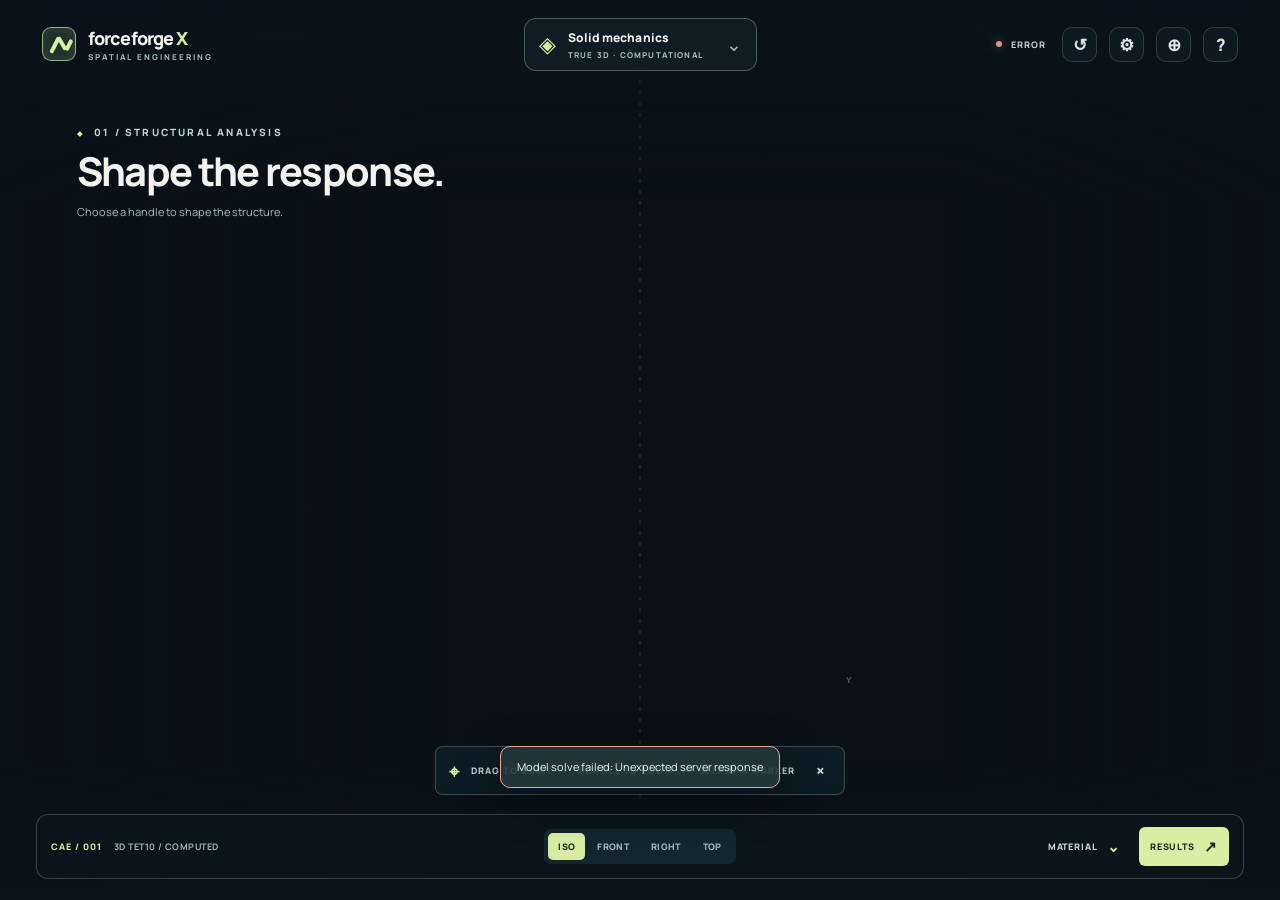
==== commit f2abf8f6: "feat(ui): add real CAD scene, advanced v0.8 STEP controls and compact-screen action access" ====
--- a/studio/index.html
+++ b/studio/index.html
@@ -7,6 +7,7 @@
   <meta name="description" content="ForceForge X — a spatial environment for real engineering analysis.">
   <title>ForceForge X — Spatial Engineering</title>
   <link rel="stylesheet" href="/studio/styles.css">
+  <link rel="stylesheet" href="/studio/adaptive.css">
 </head>
 <body>
 <div class="spatial-app" id="app">
@@ -30,6 +31,7 @@
         <span class="solver-status" id="solver-status"><i id="solver-light"></i><span id="solver-status-text">SOLVING</span></span>
         <button type="button" class="top-icon" id="view-reset" aria-label="Reset camera" title="Reset camera">↺</button>
         <button type="button" class="top-icon" id="settings-open" aria-label="Advanced parameters" title="Advanced parameters">⚙</button>
+        <button type="button" class="top-icon compact-tools-toggle" id="tools-toggle" aria-label="Choose model control" aria-expanded="false" title="Model controls">⊕</button>
         <button type="button" class="top-icon" id="help-open" aria-label="Controls and evidence" title="Help">?</button>
       </div>
     </header>
@@ -90,10 +92,31 @@
       <button type="button" class="project-choice" data-workspace="solid">
         <span class="project-icon">⬡</span><span><strong>Solid mechanics</strong><small>3D stress & deformation</small></span><span class="project-arrow">↗</span>
       </button>
+      <button type="button" class="project-choice" data-workspace="cad">
+        <span class="project-icon">⌑</span><span><strong>Real CAD</strong><small>STEP geometry · volume FEA · revision</small></span><span class="project-arrow">↗</span>
+      </button>
       <button type="button" class="project-choice" data-workspace="lab">
         <span class="project-icon">∿</span><span><strong>Real laboratory</strong><small>Measured modal validation</small></span><span class="project-arrow">↗</span>
       </button>
+      <button type="button" class="project-choice secondary-project" id="legacy-launch">
+        <span class="project-icon">▤</span><span><strong>Complete engineering toolkit</strong><small>Industry, robust design, ML, advanced labs</small></span><span class="project-arrow">↗</span>
+      </button>
     </aside>
+    <div class="compact-tools" id="compact-tools" hidden aria-label="Available spatial controls">
+      <button type="button" data-select-pin="force">↘ Applied force</button>
+      <button type="button" data-select-pin="thickness">↔ Section thickness</button>
+      <button type="button" data-select-pin="support">⟲ Support stiffness</button>
+      <button type="button" data-select-pin="mode">∿ Vibration mode</button>
+      <button type="button" data-select-pin="result">◎ Current result</button>
+    </div>
+    <div class="cad-controls" id="cad-controls" hidden>
+      <button type="button" id="cad-source-pin" class="cad-source-pin" aria-label="Change CAD source">
+        <span class="cad-chip-icon">⌑</span><span><small>SOURCE GEOMETRY</small><strong id="cad-source-label">Generated bracket</strong></span>
+      </button>
+      <div class="cad-compact-actions">
+        <button type="button" id="cad-compare-shortcut" aria-label="Open CAD revision comparison">COMPARE ↗</button>
+      </div>
+    </div>
 
     <div class="field-legend" id="field-legend" aria-label="Stress color scale" hidden>
       <span>VON MISES · MPa</span><div class="field-gradient"></div><div class="field-range"><span>0</span><strong id="field-max">—</strong></div>
@@ -147,6 +170,50 @@
         <input id="setting-visual" type="range" min="1" max="120" step="1" value="60">
         <button type="button" class="sheet-action" id="redesign-run">Find a lighter section <span>↗</span></button>
       </div>
+      <div class="setting-set" id="cad-settings" hidden>
+        <div class="setting-heading">CAD MODEL / SOURCE</div>
+        <label for="cad-source-choice">Source type</label>
+        <select id="cad-source-choice"><option value="generated">Generated bracket · example</option><option value="uploaded">Imported STEP (single body)</option></select>
+        <div class="cad-source-actions">
+          <input id="cad-file" type="file" accept=".step,.stp" hidden>
+          <button type="button" id="cad-upload" class="secondary-action">Import STEP…</button>
+          <button type="button" id="cad-nist" class="secondary-action">Fetch NIST official STEP</button>
+        </div>
+        <span class="small-note" id="cad-source-feedback">Generated bracket is a computational sample; NIST geometry is independently sourced, but no static load test is validated.</span>
+        <label for="cad-web">Bracket web thickness</label>
+        <select id="cad-web"><option value="8">8 mm</option><option value="10">10 mm</option><option value="12">12 mm</option><option value="14">14 mm</option></select>
+        <label for="cad-mesh">Target tetra size (mm) <output id="cad-mesh-value">10</output></label>
+        <input id="cad-mesh" type="range" min="2" max="20" step="1" value="10">
+        <label for="cad-force">Applied transverse force (N) <output id="cad-force-value">250</output></label>
+        <input id="cad-force" type="range" min="20" max="2000" step="10" value="250">
+        <label for="cad-direction">Load direction</label>
+        <select id="cad-direction"><option value="+X">+X</option><option value="-X">−X</option><option value="+Y">+Y</option><option value="-Y">−Y</option></select>
+        <label for="cad-boundary">Base-to-tip axis</label>
+        <select id="cad-boundary"><option value="Z">Z</option><option value="X">X</option><option value="Y">Y</option></select>
+        <label for="cad-unit">STEP coordinate unit</label>
+        <select id="cad-unit"><option value="mm">Millimetres (mm)</option><option value="m">Metres (m)</option></select>
+        <div class="setting-heading">ASSUMED MATERIAL</div>
+        <label for="cad-young">Young's modulus (GPa)</label>
+        <input id="cad-young" type="number" min="10" max="400" value="200" step="10">
+        <label for="cad-nu">Poisson's ratio</label>
+        <input id="cad-nu" type="number" min=".1" max=".45" value=".29" step=".01">
+        <label for="cad-density">Density (kg/m³)</label>
+        <input id="cad-density" type="number" min="1000" max="20000" value="8190" step="100">
+        <label for="cad-yield">Assumed yield limit (MPa)</label>
+        <input id="cad-yield" type="number" min="10" max="1800" value="900" step="50">
+        <label for="cad-visual">Display deformation <output id="cad-visual-value">35×</output></label>
+        <input id="cad-visual" type="range" min="1" max="150" value="35" step="1">
+        <div class="setting-heading">REVISE / RE-MESH / RE-SOLVE</div>
+        <label for="cad-revision-web">Revised bracket web (mm)</label>
+        <select id="cad-revision-web"><option value="8">8</option><option value="10">10</option><option value="12" selected>12</option><option value="14">14</option></select>
+        <input id="cad-revision-file" type="file" accept=".step,.stp" hidden>
+        <button id="cad-revision-upload" class="secondary-action" type="button">Import revised STEP…</button>
+        <span class="small-note" id="cad-revision-feedback">Choose a different web thickness, or import a revised STEP.</span>
+        <button type="button" class="sheet-action" id="cad-run-revision">Compare two independently solved CAD revisions <span>↗</span></button>
+        <button type="button" class="secondary-action" id="cad-download-step">Download current STEP</button>
+        <button type="button" class="secondary-action" id="cad-download-audit">Export FEA audit JSON</button>
+        <div class="settings-disclosure">NIST actual geometry is not proof of the assumed static loading. Single watertight solid only. Up to 5,000 input tetrahedra.</div>
+      </div>
       <div class="setting-set" id="lab-settings" hidden>
         <div class="setting-heading">REAL LABORATORY</div>
         <label for="setting-lab-view">Analysis type</label>
@@ -169,5 +236,6 @@
 </div>
 <script src="/studio/viewport3d.js" defer></script>
 <script src="/studio/app.js" defer></script>
+<script src="/studio/adaptive.js" defer></script>
 </body>
 </html>
--- a/studio/styles.css
+++ b/studio/styles.css
@@ -1,258 +1,44 @@
+/* ForceForge X — Spatial Engineering UI v0.1
+   A scene, not a dashboard. Design system: graphite / alabaster / ion lime.
+   Everything outside the actual physics surface is deliberately secondary. */
 @import url('https://fonts.googleapis.com/css2?family=DM+Sans:wght@400;500;600;700;800&family=Manrope:wght@400;500;600;700;800&display=swap');
-:root{
-  color-scheme:dark;
-  --bg:#080d13; --shell:#0d131b; --panel:#101923; --line:#27313b;
-  --white:#f4f3f0; --ink:#e3e6e6; --muted:#88949f; --low:#596773;
-  --accent:#d9f28c; --accent-dark:#b5d06c; --blue:#88bdc4;
-  --danger:#eea685; --font:'Manrope','DM Sans',-apple-system,BlinkMacSystemFont,'Helvetica Neue',sans-serif;
-  font-family:var(--font);font-size:13px;font-weight:500;
-}
-*{box-sizing:border-box}html,body{margin:0;min-width:320px;width:100%;height:100%;overflow:hidden}
-body{background:#080d13;color:var(--white);-webkit-font-smoothing:antialiased}
-button,input,select{font:inherit}button{cursor:pointer}button:focus-visible,input:focus-visible,select:focus-visible{outline:2px solid var(--accent);outline-offset:3px}button:disabled{opacity:.5;cursor:not-allowed}[hidden]{display:none!important}
-.app-shell{display:flex;flex-direction:column;width:100%;height:100dvh;max-height:100dvh;overflow:hidden;background:var(--bg)}
-.topbar{flex:0 0 69px;display:flex;align-items:center;justify-content:space-between;padding:0 28px 0 19px;border-bottom:1px solid #242e38;background:#0e151e;z-index:10;gap:12px}
-.brand-lockup{display:flex;align-items:center;gap:12px;min-width:198px}
-.brand-symbol{position:relative;display:flex;width:35px;height:35px;border:1px solid #9ba97d;border-radius:9px;align-items:center;justify-content:center;background:linear-gradient(140deg,#303f33,#161e22);box-shadow:inset 0 1px 0 #ffffff25}
-.brand-symbol span{width:4px;height:18px;background:var(--accent);display:block;position:absolute;border-radius:2px;transform:rotate(27deg)}
-.brand-symbol span:first-child{left:10px;top:11px}.brand-symbol span:nth-child(2){left:16px;top:9px;height:14px;transform:rotate(-28deg)}.brand-symbol span:nth-child(3){left:23px;top:13px;height:12px}
-.brand-wordmark{display:flex;flex-direction:column;gap:1px}.brand-wordmark strong{font-size:17px;letter-spacing:-1.1px;font-weight:800}.brand-x{color:var(--accent);font-size:14px}.brand-wordmark small{color:#8d9c9f;font-size:8px;letter-spacing:2px;font-weight:800}
-.top-center{display:flex;align-items:center;gap:17px;color:#aeb9c1;letter-spacing:1.7px;font-size:10px;font-weight:800;white-space:nowrap}
-.top-line{height:13px;width:1px;background:#57616a}.top-version{border:1px solid #38444e;border-radius:5px;padding:5px 7px;color:#9caab0;font-size:9px}
-.top-actions{display:flex;align-items:center;gap:14px}.save-status{display:flex;align-items:center;gap:9px;color:#83929a;letter-spacing:1.1px;font-weight:800;font-size:9px;white-space:nowrap}.save-status i{width:5px;height:5px;background:#b6da85;border-radius:50%;box-shadow:0 0 10px #b5d67588}
-.icon-btn,.small-icon-btn{background:transparent;border:0;color:#afb9c1;display:grid;place-items:center;padding:7px;border-radius:7px}.icon-btn:hover,.small-icon-btn:hover{background:#27313c;color:white}.icon-btn svg{height:19px;width:19px;stroke:currentColor;stroke-width:1.6;stroke-linecap:round;stroke-linejoin:round;fill:none}
-.main-layout{flex:1;min-height:0;display:flex;overflow:hidden}
-.tool-rail{flex:0 0 68px;background:#0c131c;border-right:1px solid #27313c;display:flex;flex-direction:column;align-items:center;padding:24px 9px 16px;gap:15px}
-.rail-section{width:100%;display:flex;flex-direction:column;align-items:center;gap:11px}.rail-small-label{font-size:8px;letter-spacing:1.5px;color:#73838d;margin-bottom:5px;font-weight:800}
-.rail-btn{border:1px solid transparent;width:43px;height:43px;border-radius:11px;background:transparent;color:#86959f;display:grid;place-items:center;transition:background .18s,color .18s,border-color .18s}
-.rail-btn svg{width:20px;height:20px;stroke:currentColor;fill:none;stroke-width:1.6;stroke-linecap:round;stroke-linejoin:round}
-.rail-btn:hover{background:#27333d;color:#f7f8ee}
-.rail-btn.is-active{background:#29392e;color:var(--accent);border-color:#70835966;box-shadow:inset 0 0 0 1px #a9cf7520}
-.rail-btn.tool-is-active{color:#dee4de;background:#1b2833}.rail-separator{width:27px;height:1px;background:#303a42}.rail-bottom{margin-top:auto}
-.control-panel{flex:0 0 280px;min-width:0;background:#111922;border-right:1px solid #2b343d;display:flex;flex-direction:column;transition:flex-basis .28s ease,opacity .25s ease;overflow:hidden}
-.control-panel.collapsed{flex-basis:0;opacity:0;border-right:0}
-.panel-heading{flex:0 0 auto;display:flex;align-items:center;justify-content:space-between;padding:27px 23px 25px;border-bottom:1px solid #29323a}
-.eyebrow{font-size:9px;color:var(--accent);font-weight:800;letter-spacing:2.15px}
-.panel-heading h2,.inspector-header h2{font-size:18px;font-weight:750;letter-spacing:-.65px;margin:10px 0 0}
-.small-icon-btn{font-size:23px;color:#88959d}
-.panel-inner-scroll{flex:1;overflow-y:auto;overscroll-behavior:contain;scrollbar-width:thin;scrollbar-color:#52606a transparent;padding:21px 22px 15px}
-.field-caption{color:#6f7e88;letter-spacing:1.3px;font-size:9px;font-weight:800;margin-bottom:10px}
-.module-switch-btn{display:flex;width:100%;align-items:center;text-align:left;border:1px solid #36424c;background:#1a2631;color:#eef4f2;padding:10px 10px;border-radius:10px;gap:11px}
-.module-switch-btn:hover{border-color:#667b74}.module-switch-icon{border:1px solid #536d55;color:var(--accent);background:#27352d;border-radius:8px;width:32px;height:32px;display:grid;place-items:center;font-size:18px}
-.module-switch-btn strong,.module-switch-btn small{display:block}.module-switch-btn strong{font-size:12px;font-weight:800;letter-spacing:-.2px}.module-switch-btn small{font-size:8px;letter-spacing:1px;color:#93a3ac;margin-top:4px}.module-switch-btn .chev{margin-left:auto;color:#9aa8ae;font-size:17px}
-.module-menu{border-radius:8px;border:1px solid #37444f;margin-top:6px;background:#1b2832;overflow:hidden}
-.module-menu button{display:block;background:none;border:0;width:100%;text-align:left;padding:13px;color:white}
-.module-menu button+button{border-top:1px solid #39444d}.module-menu button:hover{background:#30404c}
-.module-menu b,.module-menu small{display:block}.module-menu b{font-size:11px}.module-menu small{color:#a5b4bb;font-size:9px;margin-top:3px}
-.control-section{padding-top:30px;padding-bottom:27px;border-bottom:1px solid #29333d}
-.section-title-row{display:flex;justify-content:space-between;align-items:center;margin-bottom:24px;gap:8px}
-.section-title-row h3{font-size:10px;color:#83929d;margin:0;letter-spacing:1px;font-weight:700}.section-title-row h3 span{color:#e7eaea;margin-left:9px;font-size:11px;letter-spacing:0;font-weight:750}
-.tiny-accent{font-size:8px;letter-spacing:.7px;color:#9ebc96;background:#273a30;padding:4px 5px;border-radius:4px}
-.range-control{display:flex;align-items:center;justify-content:space-between;gap:10px;margin:20px 0 11px;font-size:11px;color:#bfccd1;font-weight:550}
-.range-control output{color:#eef0e9;font-size:11px;font-weight:800;white-space:nowrap;font-variant-numeric:tabular-nums}
-input[type=range]{display:block;width:100%;appearance:none;-webkit-appearance:none;height:4px;border-radius:100px;background:#414e58;cursor:pointer;outline-offset:8px}
-input[type=range]::-webkit-slider-thumb{appearance:none;-webkit-appearance:none;width:15px;height:15px;border-radius:100%;background:var(--accent);border:3px solid #202b33;box-shadow:0 0 0 1px #b0c47d;cursor:grab}
-input[type=range]::-moz-range-thumb{width:11px;height:11px;border-radius:100%;background:var(--accent);border:3px solid #202b33;cursor:grab}
-.range-endpoints{display:flex;justify-content:space-between;margin-top:9px;font-size:9px;color:#687783}
-.label-simple{display:block;font-size:11px;color:#b7c3c9;margin:16px 0 10px}.nice-select{width:100%;appearance:none;background:#1d2a34;color:#eef0f0;padding:12px 14px;border-radius:9px;border:1px solid #3a4650;font-size:11px}
-.checkbox-row{display:flex;align-items:center;gap:9px;font-size:11px;color:#bac8cf;margin-top:18px}.checkbox-row input{accent-color:#b9d97b;width:16px;height:16px}
-.control-footnote{font-size:10px;line-height:1.7;color:#8d9fa7;margin:25px 0;display:block}.accent-dot{display:inline-block;background:#bdd881;width:6px;height:6px;border-radius:50%;vertical-align:2px;margin-right:6px}
-.panel-footer{display:flex;align-items:center;justify-content:space-between;padding:15px 22px;border-top:1px solid #2e3943;font-size:9px;letter-spacing:1.3px;font-weight:800;color:#84929e}
-.panel-footer strong{color:#bbd785;font-size:10px}
-.studio-main{flex:1;min-width:0;min-height:0;display:flex;position:relative;overflow:hidden}
-.stage{flex:1;min-width:0;display:flex;flex-direction:column;position:relative;background:radial-gradient(ellipse 85% 82% at 55% 52%,#1c2936 0%,#111c29 46%,#0d1722 100%);overflow:hidden}
-.stage::after{content:'';pointer-events:none;position:absolute;inset:0;background:linear-gradient(90deg,#16222b1a,transparent 34%,transparent 82%,#15202a44);z-index:0}
-.stage-top{z-index:3;position:absolute;top:32px;left:39px;right:35px;display:flex;align-items:flex-start;justify-content:space-between;pointer-events:none;gap:16px}
-.stage-title-block{max-width:480px}.stage-kicker{color:#b2c6c6;font-size:9px;font-weight:850;letter-spacing:2px;display:flex;align-items:center;gap:11px}
-.signal-mark{height:7px;width:7px;border-radius:2px;display:block;transform:rotate(45deg);background:var(--accent)}
-.stage-top h1{font-size:clamp(24px,2.7vw,38px);font-weight:700;letter-spacing:-1.8px;line-height:1.12;margin:16px 0 10px}
-.stage-top p{font-size:11px;color:#97a9b6;line-height:1.75;margin:0;max-width:385px}
-.stage-info-btn{pointer-events:auto;background:#26333b9c;border:1px solid #43515a;border-radius:100%;color:#beced3;width:29px;height:29px;font-size:14px;display:grid;place-items:center}
-.stage-info-btn:hover{color:#fff;background:#354452}
-.stage-toolbar{position:absolute;left:38px;top:171px;z-index:4;display:flex;align-items:center;gap:9px;border:1px solid #4655606b;background:#101c27db;backdrop-filter:blur(16px);border-radius:11px;padding:5px;box-shadow:0 12px 24px #050b1240}
-.segmented{display:flex;gap:3px}.segmented button{border:0;background:transparent;color:#a2b1b9;padding:8px 12px;border-radius:7px;font-size:10px;font-weight:800;letter-spacing:.4px}
-.segmented button.selected{background:#d7ee9b;color:#17231f}.segmented button:hover:not(.selected){background:#293844;color:white}
-.toolbar-separator{height:23px;width:1px;background:#46505d}
-.toolbar-icon{height:30px;min-width:30px;display:grid;place-items:center;background:none;border:0;color:#bac8cf;border-radius:6px;font-size:17px}.toolbar-icon:hover{background:#293844;color:#fff}.toolbar-icon.is-on{color:var(--accent)}
-.viewport{flex:1;min-height:0;position:relative;overflow:hidden;isolation:isolate}
-#model-canvas{width:100%;height:100%;display:block;position:absolute;inset:0;z-index:1;cursor:grab;touch-action:none}
-#model-canvas:active{cursor:grabbing}
-.viewport-halo{pointer-events:none;position:absolute;z-index:0;inset:20% 14% 11%;border-radius:50%;background:radial-gradient(ellipse,#ffffff08,transparent 60%)}
-.viewport-placeholder{position:absolute;z-index:8;inset:0;display:flex;align-items:center;justify-content:center;gap:14px;background:#111d29e8;color:#c9d2d7;font-size:12px}
-.spinner{height:16px;width:16px;border-radius:50%;border:2px solid #475e62;border-top-color:#d6ee96;animation:spin .8s linear infinite}@keyframes spin{to{transform:rotate(360deg)}}
-.viewport-overlay{position:absolute;z-index:3;pointer-events:none}.overlay-left{left:38px;bottom:62px}.tag-badge{font-size:9px;color:#d9ecab;letter-spacing:1.5px;font-weight:800;padding:6px 8px;border:1px solid #57715b77;border-radius:5px;background:#24352ca8}.overlay-left p{font-size:10px;color:#8ea4b5;letter-spacing:1.45px;margin:16px 0 0;font-weight:700}
-.overlay-right{right:33px;bottom:73px}.visual-key{width:170px;padding:13px 14px;border:1px solid #4a606553;background:#15212bd4;border-radius:8px;backdrop-filter:blur(8px)}.visual-key-title{font-size:9px;color:#abbec6;font-weight:800;letter-spacing:1.2px}.spectrum-scale{margin:12px 0 9px;height:5px;border-radius:10px;background:linear-gradient(90deg,#5396b6,#5ec6c5,#bcdf92,#efb772,#d46d62)}
-.visual-scale{display:flex;justify-content:space-between;color:#d1dbd8;font-size:10px;font-variant-numeric:tabular-nums}.visual-key.no-scale{display:none}
-.viewport-gesture{z-index:3;position:absolute;bottom:30px;left:50%;transform:translateX(-50%);pointer-events:none;color:#708698;letter-spacing:1.1px;font-size:9px;font-weight:750;white-space:nowrap}.viewport-gesture span{color:#a9b7bf;padding:0 6px}
-.axis-label{position:absolute;z-index:3;color:#5d7383;font-size:9px;font-weight:700;pointer-events:none}.axis-x{bottom:65px;left:52%}.axis-y{bottom:87px;left:55%}.axis-z{bottom:93px;left:49%}
-.stage-status-line{z-index:4;flex:0 0 45px;display:flex;align-items:center;justify-content:space-between;gap:10px;border-top:1px solid #46546142;background:#111d29e3;padding:0 29px;color:#9aadb9;font-size:9px;font-weight:800;letter-spacing:.7px;white-space:nowrap}
-.stage-status-left,.stage-status-right{display:flex;align-items:center;gap:10px;overflow:hidden;text-overflow:ellipsis}
-.status-pulse{width:6px;height:6px;background:#b5d880;border-radius:50%}.status-divider{height:14px;background:#4b5a66;width:1px}
-.inspector{flex:0 0 293px;background:#101922;border-left:1px solid #29343f;display:flex;flex-direction:column;min-height:0;z-index:2}
-.inspector-header{padding:30px 26px 26px;border-bottom:1px solid #2c3740}.inspector-header h2{font-size:19px;margin:12px 0 8px;letter-spacing:-.7px}.inspector-header p{font-size:10px;color:#899da8;margin:0}
-.inspector-content{padding:24px 24px 18px;overflow-y:auto;flex:1;scrollbar-width:thin;scrollbar-color:#536570 transparent}
-.metric-kicker{color:#a1b3bc;font-size:10px;letter-spacing:1.15px;font-weight:800}
-.feature-value{display:flex;align-items:baseline;gap:8px;margin:15px 0 12px;white-space:nowrap}.feature-value strong{font-size:clamp(31px,3.1vw,43px);letter-spacing:-2px;line-height:1.1;font-weight:650;font-variant-numeric:tabular-nums}.feature-value span{font-size:15px;font-weight:700;color:#aec6b4}
-.metric-foot{font-size:10px;line-height:1.6;color:#8b9ca8}.metric-separator{height:1px;background:#303a44;margin:26px 0}
-.metric-pair{display:flex;justify-content:space-between;gap:10px}.mini-metric{display:flex;flex-direction:column;gap:12px;min-width:0}.mini-metric span{font-size:9px;color:#90a2ac;letter-spacing:.9px;font-weight:800}.mini-metric strong{font-size:17px;letter-spacing:-.8px;font-weight:750;white-space:nowrap;font-variant-numeric:tabular-nums}
-.inspector-section-head{display:flex;align-items:center;gap:8px;justify-content:space-between;font-size:9px;color:#9aacb4;font-weight:800;letter-spacing:.6px}.soft-mark{border:1px solid #485a4a;background:#2a3b2f;color:#c7ddad;border-radius:4px;padding:4px;font-size:8px}
-.performance-meter{margin:18px 0 0}.performance-row{display:flex;justify-content:space-between;align-items:center;gap:7px;font-size:10px;color:#bec9cc}.performance-row strong{color:#f3f4ef;font-variant-numeric:tabular-nums}.meter-track{height:6px;border-radius:10px;background:#35424c;overflow:hidden;margin:11px 0}.meter-track span{display:block;width:0;height:100%;background:#b5d882;border-radius:10px;transition:width .32s}.meter-track span.over{background:#e6a282}.performance-meter small{color:#82959c;font-size:9px}
-.mode-comparisons{display:grid;gap:13px;margin-top:15px}.mode-row{display:flex;justify-content:space-between;font-size:10px;color:#aab9c1}.mode-row b{color:#eaf0e8;font-variant-numeric:tabular-nums}
-.inspector-action{margin:26px 0 14px}.cta-button{width:100%;border:0;color:#152017;background:var(--accent);padding:15px 15px;border-radius:9px;display:flex;justify-content:space-between;align-items:center;font-size:11px;font-weight:900;transition:background .2s,transform .2s}
-.cta-button:hover{background:#edf9b6;transform:translateY(-1px)}.cta-button span:last-child{font-size:19px}.inspector-action p{color:#8396a1;font-size:10px;line-height:1.7}.tiny-source{color:#81949f;font-size:10px;line-height:1.8;margin-top:18px}
-.inspector-bottom{display:flex;align-items:center;gap:11px;padding:17px 23px;border-top:1px solid #303b43}.inspector-bottom .icon-circle{width:28px;height:28px;border:1px solid #59715d;display:grid;place-items:center;color:#bddb90;border-radius:50%}.inspector-bottom div{display:flex;flex-direction:column;gap:3px}.inspector-bottom strong{font-size:10px;color:#d5e5d5}.inspector-bottom small{font-size:9px;color:#8598a1}
-.bottom-drawer{background:#111922;border-top:1px solid #303b45;flex:0 0 57px;min-height:57px;max-height:55dvh;display:flex;flex-direction:column;z-index:5;transition:flex-basis .28s ease}
-.bottom-drawer.open{flex-basis:min(330px,42dvh)}
-.drawer-bar{display:flex;justify-content:space-between;align-items:center;padding:0 25px 0 22px;flex:0 0 56px}
-.drawer-tabs{display:flex;align-items:center;gap:17px;height:100%}.drawer-label{color:#758995;letter-spacing:1.4px;font-size:9px;font-weight:850;margin-right:10px}.drawer-tab{height:100%;border:0;background:transparent;color:#8798a4;font-size:11px;font-weight:750;position:relative}
-.drawer-tab.active{color:#e6eddf}.drawer-tab.active::after{content:'';position:absolute;bottom:0;left:0;right:0;height:2px;background:#c9e79a}.drawer-tab:hover{color:#fff}
-.drawer-toggle{display:flex;align-items:center;gap:12px;letter-spacing:1px;color:#b3c3c9;font-size:9px;font-weight:850;border:0;background:transparent}.drawer-toggle:hover{color:white}.drawer-toggle span:last-child{font-size:21px;display:inline-block;transition:transform .2s}.bottom-drawer.open #drawer-chevron{transform:rotate(180deg)}
-.drawer-body{flex:1;overflow-y:auto;padding:14px 26px 25px;scrollbar-width:thin;scrollbar-color:#526473 transparent}
-.drawer-grid{display:grid;grid-template-columns:repeat(3,minmax(0,1fr));gap:18px}.drawer-card{border:1px solid #33424d;border-radius:10px;background:#18232c;padding:15px 17px}.drawer-card h3{font-size:11px;font-weight:800;margin:0 0 13px}.drawer-card p{color:#9ab0bb;font-size:10px;line-height:1.7;margin:0 0 8px}.drawer-card .drawer-number{font-size:22px;color:#f4f1e9;font-weight:700;letter-spacing:-.8px}
-.drawer-card .subline{font-size:10px;color:#8799a6}.drawer-card a,.drawer-card button{color:#c8eaa0;font-size:10px;text-decoration:none}.drawer-card a:hover{text-decoration:underline}
-.result-table{width:100%;border-collapse:collapse;font-size:11px}.result-table th{text-align:left;color:#91a6b0;font-size:9px;letter-spacing:1px;border-bottom:1px solid #3d4b54;padding:9px}.result-table td{color:#d7dfe1;border-bottom:1px solid #2c3942;padding:9px;font-variant-numeric:tabular-nums}
-.result-note{font-size:10px;color:#9fb1bb;line-height:1.65;margin:12px 0}
-.drawer-button{border:1px solid #596a5e;background:#263a32;border-radius:7px;padding:8px 10px;margin:7px 7px 0 0;color:#d1e9c0}
-.toast{position:fixed;bottom:77px;left:50%;transform:translateX(-50%);background:#2a373b;color:#f4f7e8;padding:13px 19px;border:1px solid #667a75;border-radius:10px;box-shadow:0 10px 35px #0009;font-size:11px;z-index:30;max-width:min(520px,90vw);line-height:1.6}
-dialog{background:#141f29;color:#f3f3ea;border:1px solid #52616b;border-radius:18px;padding:26px 29px;max-width:560px;width:calc(100vw - 30px);box-shadow:0 22px 70px #0009}
-dialog::backdrop{background:#02070ebc;backdrop-filter:blur(7px)}.dialog-head{display:flex;justify-content:space-between;align-items:flex-start;gap:10px}.dialog-head h2{font-size:21px;letter-spacing:-.6px;margin:9px 0 15px}.dialog-head button{border:0;background:transparent;color:#a7bac1;font-size:24px}
-#dialog-content{font-size:12px;color:#a9bbc4;line-height:1.8}#dialog-content strong{color:white}#dialog-content a{color:#d2efa1}
-@media(min-width:1750px){.control-panel{flex-basis:310px}.inspector{flex-basis:325px}.stage-top h1{font-size:43px}.stage-top{top:44px;left:49px}.stage-toolbar{top:198px;left:49px}.overlay-left{left:49px}}
-@media(max-width:1170px){.inspector{flex-basis:240px}.control-panel{flex-basis:245px}.top-center{display:none}.stage-top{top:24px;left:24px}.stage-toolbar{left:24px;top:155px}.overlay-left{left:24px}.stage-top p{max-width:320px}.stage-top h1{font-size:27px}.feature-value strong{font-size:31px}.inspector-header{padding:24px 17px}.inspector-content{padding:22px 17px}.inspector-bottom{padding:12px}.control-panel .panel-inner-scroll{padding:18px}.panel-heading{padding:24px 18px}}
-@media(max-width:930px){.control-panel{position:absolute;z-index:15;top:69px;bottom:57px;left:68px;width:275px;box-shadow:18px 0 30px #0008;flex-basis:auto}.control-panel.collapsed{transform:translateX(-120%);opacity:0;width:275px}.inspector{flex-basis:230px}.stage-top p{display:none}.stage-toolbar{top:111px}}
-@media(max-width:690px){html,body{height:auto;overflow:auto}.app-shell{min-height:100dvh;height:auto;max-height:none}.topbar{height:61px;flex-basis:61px;padding:0 12px}.brand-lockup{min-width:0}.brand-wordmark small{font-size:7px}.save-status{display:none}.main-layout{min-height:calc(100dvh - 118px);overflow:visible}.tool-rail{flex-basis:52px;padding:17px 4px}.rail-btn{width:40px;height:40px}.rail-small-label{font-size:7px}.control-panel{top:61px;left:52px;bottom:57px}.studio-main{flex-direction:column;overflow:visible;min-height:calc(100dvh - 118px)}.stage{flex:0 0 65dvh;min-height:470px}.stage-top{left:19px;top:18px}.stage-top h1{font-size:27px;letter-spacing:-1px;margin-top:12px}.stage-toolbar{left:19px;top:99px}.viewport-gesture{display:none}.overlay-left{left:17px;bottom:53px}.overlay-right{right:12px;bottom:51px}.visual-key{width:135px;padding:9px}.inspector{flex:0 0 auto;border-left:0;border-top:1px solid #3b454e}.inspector-content{padding:20px;overflow:visible}.inspector-header{padding:19px 20px}.inspector-bottom{display:none}.bottom-drawer{position:sticky;bottom:0;z-index:20}.bottom-drawer.open{flex-basis:340px;height:340px;max-height:70dvh}.drawer-bar{padding:0 11px}.drawer-tabs{gap:9px}.drawer-label{display:none}.drawer-toggle{font-size:8px}.drawer-grid{grid-template-columns:1fr}.stage-status-line{padding:0 12px}.stage-status-right{display:none}.viewport-gesture{display:none}}
-@media(prefers-reduced-motion:reduce){*,*::before,*::after{animation-duration:.01ms!important;transition-duration:.01ms!important;scroll-behavior:auto!important}}
-
-
-/* -----------------------------------------------------------------------
-   FORCEFORGE X / UI v0.1 — PRECISION-FICTION PRODUCT LANGUAGE
-   Engineering selection models + industrial sci-fi microtypography +
-   deliberate progressive disclosure. No branded game graphics are reused.
-   ----------------------------------------------------------------------- */
-:root{
- --bg:#0a0e14; --shell:#101820; --panel:#10191f;
- --line:#35414b; --white:#eff2ed; --ink:#cedbdc;
- --muted:#a3b3bd; --low:#71858c; --accent:#d4ec9b;
- --font:'Manrope',-apple-system,BlinkMacSystemFont,'Helvetica Neue',sans-serif;
-}
-.app-shell{background:#0c131a}
-.topbar{background:#0d151d;border-bottom:1px solid #52606947;box-shadow:0 5px 28px #050a1029}
-.brand-wordmark strong{font-weight:800;letter-spacing:-.85px}
-.brand-symbol{border-color:#c2d89c66;background:#20332c}
-.brand-symbol span{background:#d9f6a1}
-.top-center{font-size:10px;letter-spacing:1.85px}
-.top-version{border-color:#6a7b7a88;color:#dae9d2;background:#1b2b2e}
-.studio-mode-switch{display:flex;align-items:center;gap:9px;border:1px solid #5d6d6e99;border-radius:7px;background:#1b2b31;color:#d8e7da;padding:9px 12px;font-size:9px;letter-spacing:1.1px;font-weight:850}
-.studio-mode-switch:hover{background:#304044;color:#f3ffe9;border-color:#b3cdad}
-.mode-switch-icon{font-size:16px;color:var(--accent);line-height:0}
-.tool-rail{background:#0b141c;border-right-color:#5461683d}
-.rail-btn{border-radius:8px}.rail-btn.is-active{border-color:#a1c98c71}
-.control-panel{background:#101920;border-right:1px solid #4c5b604c}
-.panel-heading{padding-top:23px;padding-bottom:20px}
-.panel-heading h2{font-size:16px}
-.panel-inner-scroll{padding-top:17px}
-.object-explorer{padding:0 0 17px;border-bottom:1px solid #48565c55}
-.tree-header{display:flex;justify-content:space-between;align-items:center;color:#b8cbcb;font-size:9px;letter-spacing:1.4px;font-weight:800;margin:2px 0 10px}
-.tree-status{color:#b9d78b;font-size:8px;letter-spacing:.9px}
-.tree-node{width:100%;display:flex;align-items:center;gap:8px;border:1px solid transparent;border-radius:5px;background:transparent;color:#b8cbd0;padding:9px 8px;text-align:left;font-size:11px}
-.tree-node:hover{background:#25333a;color:#ecf5ee}
-.tree-node.selected{background:#25372f;border-color:#718c7155;color:#f0f7e4}
-.tree-root{font-weight:800}.tree-root small{margin-left:auto;color:#9cb0a5;font-size:8px}
-.tree-icon{color:#b6d88e;font-size:16px;width:17px;text-align:center;line-height:1}
-.tree-children{padding-left:11px;border-left:1px solid #55666b66;margin-left:14px}
-.tree-child{padding:7px 8px;font-size:10px}
-.module-switch{padding-top:21px}
-.stage{background:radial-gradient(ellipse at 51% 53%,#263a45 0%,#172833 37%,#0d1a27 85%)}
-.stage::after{background:linear-gradient(90deg,rgba(9,19,25,.1),transparent 25%,transparent 75%,rgba(11,20,28,.2));}
-.stage-top{top:31px;left:41px;right:34px}
-.stage-kicker{color:#c9dfcf;font-size:9px;letter-spacing:2.4px}
-.signal-mark{background:#d7f09c;box-shadow:0 0 15px #a9d68b77}
-.stage-top h1{font-size:clamp(29px,3vw,42px);font-weight:800;letter-spacing:-1.55px;margin:12px 0 11px;text-wrap:balance}
-.stage-top p{max-width:390px;color:#afc0c8;font-size:11px}
-.stage-toolbar{top:162px;left:40px;background:#111c26ed;border-radius:8px;border-color:#667b7a75;box-shadow:0 14px 30px #07101762}
-.segmented button{border-radius:5px;padding:9px 13px;letter-spacing:.35px;font-size:10px}
-.segmented button.selected{background:#d8eea4;color:#152319}
-.toolbar-icon.tool-wide{width:auto;min-width:41px;padding:0 8px;font-size:10px;font-weight:900;letter-spacing:1px}
-.viewport{background:radial-gradient(ellipse at center,#263a45 0%,#172631 50%,#101d29 100%)}
-.viewport-halo{background:radial-gradient(ellipse at 50% 50%,#d4e9dd13,transparent 70%)}
-#model-canvas{z-index:1}
+:root{color-scheme:dark;--night:#0b131b;--glass:rgba(13,23,31,.85);--panel:#14212a;--line:rgba(191,220,219,.18);--line-strong:rgba(199,224,217,.33);--bright:#f2f5ed;--text:#d9e6e5;--muted:#a2b9c1;--soft:#78929f;--accent:#d7efa2;--danger:#f1aa8f;--font:'Manrope',-apple-system,BlinkMacSystemFont,'Helvetica Neue',sans-serif}
+*{box-sizing:border-box}html,body{margin:0;width:100%;height:100%;overflow:hidden;background:var(--night);font-family:var(--font);-webkit-font-smoothing:antialiased}button,input,select{font:inherit}button{cursor:pointer}button:focus-visible,input:focus-visible,select:focus-visible{outline:2px solid var(--accent);outline-offset:4px}[hidden]{display:none!important}button:disabled{opacity:.47;cursor:not-allowed}
+.spatial-app{height:100dvh;position:relative;background:#0b131b;color:var(--bright);overflow:hidden}.world{position:absolute;inset:0;overflow:hidden;background:radial-gradient(ellipse at 55% 48%,#263b45 0%,#14242d 51%,#0a151e 100%)}
+#model-canvas{position:absolute;inset:0;width:100%;height:100%;z-index:1;cursor:grab;touch-action:none}#model-canvas:active{cursor:grabbing}
 .forge-overlay{position:absolute;inset:0;z-index:2;width:100%;height:100%;pointer-events:none}
-.model-intelligence{
- pointer-events:auto;position:absolute;z-index:5;
- left:37px;top:227px;max-width:255px;
- padding:16px 17px 14px;background:#0f1d28db;
- border:1px solid #677e7c6b;border-left:2px solid #c4e79a;
- box-shadow:0 15px 45px #0003;backdrop-filter:blur(16px);
- clip-path:polygon(0 0,calc(100% - 11px) 0,100% 11px,100% 100%,0 100%);
-}
-.model-intel-index{font-size:9px;letter-spacing:1.2px;font-weight:850;color:#b9d6a6}
-.model-intel-title{font-size:12px;line-height:1.48;color:#f0f7eb;font-weight:800;margin-top:9px}
-.model-intel-body{font-size:10px;line-height:1.65;color:#bbccd0;margin-top:6px;max-width:240px}
-.intel-button{display:flex;align-items:center;justify-content:space-between;gap:16px;width:100%;background:transparent;border:0;border-top:1px solid #74877b63;padding:11px 0 0;margin-top:12px;color:#d7eea7;font-size:9px;letter-spacing:1.5px;font-weight:900}
-.intel-button span{font-size:17px}
-.viewport-corner-trace{position:absolute;z-index:4;bottom:52px;right:30px;display:flex;align-items:center;gap:10px;color:#89a1ab;font-size:9px;letter-spacing:1.1px;font-weight:800;pointer-events:none}
-.corner-glyph{font-size:17px;color:#bbd9a1}
-.overlay-left{bottom:55px;left:36px}
-.tag-badge{border-radius:3px;font-size:8px;letter-spacing:1.1px;background:#24352cc9}
-.overlay-left p{color:#a3bac5;font-size:9px}
-.overlay-right{bottom:110px;right:29px}
-.viewport-gesture{bottom:23px;color:#9fb5bf;font-size:9px;letter-spacing:1.25px}
-.stage-status-line{background:#0d1a24;flex-basis:42px;color:#adbdc4}
-.inspector{background:#111a21;border-left:1px solid #53606955}
-.inspector-header h2{font-weight:800}
-.inspector-section-head{color:#b6c9ca}
-.inspector-content{scrollbar-color:#778e8e transparent}
-.feature-value strong{font-weight:750}
-.cta-button{border-radius:6px;box-shadow:0 3px 0 #a0b46d4a}
-.cta-button:hover{transform:translateY(-2px);box-shadow:0 5px 0 #a0b46d4a}
-.bottom-drawer{background:#111b23;border-top-color:#53626980}
-.drawer-tab.active::after{background:#d6f1a1;height:3px}
-.drawer-body{background:#0d1720}
-.drawer-card{background:#14232d;border-radius:7px}
-.app-shell.focus-mode .control-panel{flex-basis:0;opacity:0;border:0}
-.app-shell.focus-mode .inspector{flex-basis:0;opacity:0;border:0;overflow:hidden}
-.app-shell.focus-mode .tool-rail{flex-basis:58px}
-.app-shell.focus-mode .stage-top{left:55px;top:38px}
-.app-shell.focus-mode .stage-toolbar{left:55px;top:173px}
-.app-shell.focus-mode .model-intelligence{left:55px;top:238px}
-.app-shell.focus-mode .bottom-drawer:not(.open){flex-basis:45px;min-height:45px}
-@media(max-width:1280px){
- .model-intelligence{max-width:205px;top:219px;left:24px;padding:12px}
- .stage-toolbar{left:24px;top:155px}
- .stage-top{left:24px}
- .stage-top h1{font-size:30px}
- .stage-top p{max-width:310px}
- .viewport-corner-trace{display:none}
-}
-@media(max-width:1050px){
- .model-intelligence{top:auto;bottom:100px;left:20px;max-width:198px}
- .stage-toolbar{top:136px}
- .stage-top h1{font-size:27px}
- .stage-top p{max-width:270px}
- .tool-rail{flex-basis:53px}
-}
-@media(max-height:790px) and (min-width:691px){
- .stage-top{top:19px}.stage-top h1{font-size:28px;margin:9px 0}
- .stage-top p{display:none}
- .stage-toolbar{top:103px}
- .model-intelligence{top:154px;max-width:205px}
- .model-intel-body{font-size:9px}
- .model-intel-title{font-size:11px}
- .inspector-header{padding-top:19px;padding-bottom:16px}
- .inspector-content{padding-top:15px}
- .metric-separator{margin:15px 0}
-}
-@media(max-width:690px){
- .studio-mode-switch{padding:7px 9px;font-size:8px}
- .studio-mode-switch .mode-switch-icon{display:none}
- .stage-top{left:15px}
- .stage-toolbar{left:15px;top:113px;gap:3px}
- .segmented button{padding:8px}
- .model-intelligence{top:auto;bottom:88px;left:13px;max-width:190px}
- .model-intel-body{display:none}
- .overlay-right{right:8px;bottom:100px}
- .viewport-corner-trace{display:none}
- .app-shell.focus-mode .stage-top{left:16px}
- .app-shell.focus-mode .stage-toolbar{left:15px;top:120px}
- .app-shell.focus-mode .model-intelligence{left:13px;top:auto}
-}
+.world-ambient{z-index:0;pointer-events:none;position:absolute;inset:0;background:radial-gradient(ellipse at 52% 48%,rgba(151,224,214,.07),transparent 53%)}
+.world-shading{z-index:3;pointer-events:none;position:absolute;inset:0;background:linear-gradient(90deg,rgba(9,18,25,.35),transparent 35%,transparent 74%,rgba(9,18,25,.35)),linear-gradient(0deg,#0b131bd9,transparent 15%,transparent 78%,#0b131b8a)}
+.world-leaders{position:absolute;inset:0;width:100%;height:100%;z-index:5;pointer-events:none;overflow:visible}
+.floating-header{position:absolute;top:0;left:0;right:0;height:88px;display:grid;grid-template-columns:1fr auto 1fr;align-items:center;z-index:12;padding:0 42px;background:linear-gradient(#09121dc9,#09121d00)}
+.brand{display:flex;align-items:center;gap:12px}.brand-mark{width:34px;height:34px;position:relative;border:1px solid rgba(211,243,173,.67);border-radius:9px;background:rgba(53,80,63,.50);box-shadow:inset 0 0 12px #aada8c21}.brand-mark span{position:absolute;display:block;width:4px;height:18px;background:var(--accent);transform:rotate(27deg);border-radius:3px;left:10px;top:8px}.brand-mark span:nth-child(2){transform:rotate(-30deg);height:15px;left:17px;top:8px}.brand-mark span:nth-child(3){height:12px;left:24px;top:11px}
+.brand-words{display:flex;flex-direction:column;gap:1px}.brand-words strong{font-size:18px;font-weight:800;letter-spacing:-.9px}.brand-words strong span{color:var(--accent)}.brand-words small{letter-spacing:2px;color:#a1b5b6;font-weight:800;font-size:8px}
+.scene-selector{border:1px solid var(--line-strong);background:rgba(18,32,40,.75);color:var(--bright);border-radius:12px;padding:10px 14px;display:flex;align-items:center;gap:12px;min-width:233px;text-align:left;backdrop-filter:blur(20px);transition:background .2s,border-color .2s}.scene-selector:hover{background:#253942;border-color:#c4dfc08a}
+.scene-sigil{font-size:22px;color:var(--accent)}.scene-selector-copy{display:flex;flex-direction:column;gap:3px}.scene-selector-copy strong{font-size:12px;letter-spacing:.1px;font-weight:800}.scene-selector-copy small{font-size:8px;letter-spacing:1.2px;color:#a2bdc4;font-weight:800}.scene-chevron{font-size:19px;color:var(--muted);margin-left:auto}
+.header-tray{display:flex;align-items:center;gap:12px;justify-content:flex-end}.solver-status{display:flex;align-items:center;gap:9px;font-size:9px;letter-spacing:1.1px;color:#c1d2d3;font-weight:850;margin-right:4px}.solver-status i{display:inline-block;width:6px;height:6px;border-radius:50%;background:var(--accent);box-shadow:0 0 11px #d4efa26e}.solver-status.solving i{background:#f3c188}.solver-status.error i{background:#e98f87}.top-icon{display:grid;place-items:center;color:#dce9df;font-size:17px;font-weight:800;border:1px solid var(--line);background:rgba(17,30,39,.75);border-radius:10px;width:35px;height:35px}.top-icon:hover{background:#2c414a;border-color:#a9c2bb}
+.scene-context{position:absolute;top:125px;left:6.0vw;z-index:6;pointer-events:none;max-width:400px;display:flex;flex-direction:column;gap:10px}.context-sequence{font-size:10px;color:#bdd5d4;font-weight:850;letter-spacing:2.2px}.context-sequence:before{content:'◆';font-size:7px;color:var(--accent);margin-right:10px}.context-headline{font-size:clamp(28px,3.1vw,43px);font-weight:750;line-height:1.12;letter-spacing:-1.7px;color:#f2f3ef}.context-subline{color:#a6bec6;font-size:11px;line-height:1.6}
+.spatial-pins{position:absolute;z-index:8;inset:0;pointer-events:none}.spatial-pin{pointer-events:auto;position:absolute;display:flex;align-items:center;gap:10px;transform:translate(-50%,-50%);border:1px solid #97b5a186;border-radius:8px;background:rgba(15,27,36,.88);box-shadow:0 8px 28px #0005;backdrop-filter:blur(16px);padding:8px 11px 8px 8px;color:#f4f8ef;white-space:nowrap;transition:background .16s,border-color .16s,box-shadow .16s;visibility:hidden}
+.spatial-pin.is-positioned{visibility:visible}.spatial-pin:hover,.spatial-pin.selected{background:#263e42ed;border-color:#d9f5aa;box-shadow:0 0 0 2px #daf6a028,0 12px 25px #0006}.pin-glyph{width:29px;height:29px;display:grid;place-items:center;border-radius:5px;background:#d5efa1;color:#162820;font-size:20px;font-weight:800}.pin-glyph.result-symbol{background:#264c4b;color:#d3f0cb;border:1px solid #96ccbc}.pin-copy{display:flex;flex-direction:column;gap:2px;align-items:flex-start}.pin-copy small{font-size:8px;color:#b5cacc;font-weight:850;letter-spacing:1.1px}.pin-copy strong{font-size:13px;color:#f3f7ed;font-weight:750;font-variant-numeric:tabular-nums;letter-spacing:-.2px}
+.spatial-editor{position:absolute;z-index:20;top:50%;right:5vw;width:275px;max-width:calc(100vw - 30px);padding:16px;background:rgba(16,30,38,.96);border:1px solid #b1c9ad73;border-radius:13px;box-shadow:0 18px 50px #0008;backdrop-filter:blur(22px)}
+.editor-header,.result-header{display:flex;align-items:center;gap:10px;font-size:11px;font-weight:800;color:#e6f1e9}.editor-symbol{color:var(--accent);font-size:22px}.ghost-close{border:0;background:transparent;color:#a6bec6;font-size:22px;margin-left:auto;line-height:1;width:30px;height:30px;display:grid;place-items:center;border-radius:6px}.ghost-close:hover{background:#32434b;color:white}
+.editor-value-row{display:flex;align-items:center;gap:6px;margin:17px 0}.step-button{border:1px solid #52636a;background:#23343b;color:#f0f5eb;border-radius:7px;width:35px;height:40px;font-size:19px}.step-button:hover{background:#344c50}
+.editor-input-wrap{display:flex;align-items:center;flex:1;min-width:0;justify-content:center;border-bottom:1px solid #5a6f75}.editor-input-wrap input{min-width:0;width:85px;font-variant-numeric:tabular-nums;font-weight:850;text-align:right;font-size:23px;background:transparent;color:#f7f8ed;border:0;padding:6px 0;outline:0}.editor-input-wrap input::-webkit-inner-spin-button{-webkit-appearance:none}.editor-input-wrap span{font-size:10px;color:#a8c6bc;margin-left:6px}.spatial-editor input[type=range]{width:100%;accent-color:#d6eea6}
+.editor-options{display:flex;gap:7px;justify-content:space-between;margin:9px 0}.editor-options button{flex:1;background:#20313c;border:1px solid #52616b;color:#e6f1e8;padding:9px 6px;border-radius:7px}.editor-options button.active{background:#d6efa3;border-color:#d6efa3;color:#172820}.editor-hint{font-size:10px;line-height:1.6;color:#92a8b1;margin-top:11px}
+.quick-result{position:absolute;z-index:14;top:50%;right:4vw;width:260px;max-width:calc(100vw - 28px);padding:18px;background:#111f28f2;border:1px solid #748e8a80;border-radius:13px;box-shadow:0 15px 45px #0006;backdrop-filter:blur(18px)}.result-header{color:#a5c5bd;font-size:9px;letter-spacing:1.2px}.result-hero{display:flex;align-items:baseline;gap:6px;margin:15px 0}.result-hero strong{font-size:38px;letter-spacing:-1.2px;font-variant-numeric:tabular-nums}.result-hero small{color:var(--accent);font-size:14px}.result-minis{font-size:11px;color:#bbd1d1;line-height:1.9}.result-minis strong{color:#f0f4ef}.inline-action{background:transparent;border:0;border-top:1px solid var(--line);color:#d6f09e;width:100%;padding:13px 0 0;margin-top:11px;text-align:left;display:flex;justify-content:space-between;font-size:10px;font-weight:800}
+.project-chooser{position:absolute;z-index:24;top:79px;left:50%;transform:translateX(-50%);width:280px;padding:17px;border:1px solid #798f90a6;border-radius:13px;background:#14242af7;box-shadow:0 17px 45px #0008;backdrop-filter:blur(20px)}.sheet-kicker{font-size:9px;color:#c4e1ba;font-weight:800;letter-spacing:1.8px}.project-choice{display:flex;align-items:center;gap:11px;width:100%;background:transparent;color:#eaf1ed;border:0;padding:15px 5px;border-bottom:1px solid #4b63645a;text-align:left}.project-choice:hover{background:#2a3a40}.project-choice span:nth-child(2){display:flex;flex-direction:column;gap:4px}.project-choice strong{font-size:12px}.project-choice small{font-size:9px;color:#afc6c7}.project-icon{font-size:26px;color:#d5f3a4}.project-arrow{margin-left:auto;color:#d6efa3}
+.field-legend{position:absolute;z-index:8;right:4vw;bottom:140px;width:180px;background:#12212ad9;border:1px solid #627a7c63;border-radius:9px;padding:11px 13px;backdrop-filter:blur(14px)}.field-legend>span{font-size:9px;letter-spacing:1px;color:#c4d6d4;font-weight:800}.field-gradient{height:6px;border-radius:2px;background:linear-gradient(to right,#417e9b,#3cbbb7,#c5d796,#f5ae69,#d85548);margin:10px 0}.field-range{display:flex;justify-content:space-between;font-size:9px;color:#c9e2dd}.field-range strong{font-variant-numeric:tabular-nums}
+.space-footer{position:absolute;z-index:10;bottom:21px;left:36px;right:36px;display:grid;grid-template-columns:1fr auto 1fr;gap:18px;align-items:center;padding:12px 14px;border:1px solid #7a929063;border-radius:12px;background:rgba(12,23,30,.72);backdrop-filter:blur(20px)}
+.footer-left,.footer-right{display:flex;align-items:center;gap:12px}.footer-right{justify-content:flex-end}.space-index{font-size:9px;color:#d5f09f;font-weight:850;letter-spacing:1px}.footer-fidelity{font-size:9px;color:#9eb6be;font-weight:700;letter-spacing:.45px}.camera-cluster{display:flex;align-items:center;gap:2px;background:#1b303aa0;padding:4px;border-radius:7px}.camera-view{font-size:9px;letter-spacing:.35px;font-weight:800;background:transparent;color:#a2bac0;border:0;border-radius:5px;padding:7px 10px}.camera-view.active{color:#132719;background:#d6eca5}.camera-view:hover:not(.active){background:#394b54;color:#e9f5ef}
+.foot-control{display:flex;align-items:center;gap:9px;border:0;background:none;color:#c8dcd9;font-weight:850;letter-spacing:.9px;font-size:9px;white-space:nowrap}.foot-control span{color:#d4ef9e;font-size:15px}.foot-control.foot-primary{background:#d7efa2;color:#18271e;padding:9px 11px;border-radius:6px}.foot-control.foot-primary span{color:#18271e}.foot-control:hover{opacity:.82}
+.first-use{position:absolute;z-index:9;bottom:105px;left:50%;transform:translateX(-50%);display:flex;align-items:center;gap:11px;border:1px solid #6f898279;background:#0d2029cb;border-radius:8px;padding:11px 13px;font-size:9px;letter-spacing:1.1px;color:#c2d4d4;font-weight:800;white-space:nowrap}.tutorial-icon{font-size:18px;color:#d5f1a8}.first-use i{height:3px;width:3px;border-radius:50%;background:#d6e9db}.first-use button{border:0;background:none;color:#c2d8ce;font-size:17px;margin-left:4px}
+.notification{position:absolute;left:50%;transform:translateX(-50%);bottom:112px;z-index:40;background:#23393de8;border:1px solid #8da9a0;color:#f2f9ed;border-radius:10px;padding:12px 16px;box-shadow:0 12px 40px #0006;max-width:min(540px,90vw);font-size:11px;line-height:1.5;text-align:center}
+.loading-veil{position:absolute;inset:0;display:flex;align-items:center;justify-content:center;gap:15px;background:#0a1520f0;z-index:50}.loading-symbol{font-size:34px;color:#dcf6ad;animation:roll 4s linear infinite}@keyframes roll{to{transform:rotate(360deg)}}.loading-veil>div:last-child{display:flex;flex-direction:column;gap:5px}.loading-veil strong{font-size:14px}.loading-veil span{font-size:11px;color:#aabcc4}
+.panel-backdrop{position:fixed;inset:0;z-index:29;background:#02080ea4;backdrop-filter:blur(4px)}.detail-panel,.settings-panel{position:fixed;right:17px;top:17px;bottom:17px;z-index:30;width:min(410px,calc(100vw - 34px));border:1px solid #7f979580;border-radius:17px;background:#14222bf8;box-shadow:-16px 0 50px #0008;display:flex;flex-direction:column;overflow:hidden}.detail-heading{display:flex;align-items:flex-start;justify-content:space-between;padding:25px 25px 19px;border-bottom:1px solid var(--line)}.detail-heading h2{font-size:22px;letter-spacing:-.6px;margin:7px 0 0}.detail-content{overflow-y:auto;flex:1;padding:22px 25px 30px;scrollbar-color:#789395 transparent;scrollbar-width:thin}
+.detail-block{padding:16px 0;border-bottom:1px solid #53676c62}.detail-block h3{font-size:10px;color:#b9d0ca;letter-spacing:1.1px;margin:0 0 11px}.data-row{display:flex;align-items:center;justify-content:space-between;gap:12px;padding:10px 0;font-size:11px;color:#bacbd2}.data-row strong{color:#eaf1e9;font-variant-numeric:tabular-nums;text-align:right}.provenance{margin-top:16px;border:1px solid #667f7180;border-left:2px solid #d9ed9e;padding:12px 14px;background:#22382f85;color:#bcd3c8;font-size:10px;line-height:1.7}.data-table{width:100%;border-collapse:collapse;font-size:10px}.data-table th{text-align:left;letter-spacing:.4px;color:#adc4c8;border-bottom:1px solid #597072;padding:10px 4px}.data-table td{color:#e6ede6;border-bottom:1px solid #3d575959;padding:10px 4px;font-variant-numeric:tabular-nums}
+.sheet-action{width:100%;display:flex;justify-content:space-between;align-items:center;background:#d6efaa;color:#13241e;border:0;border-radius:8px;padding:14px;font-size:11px;font-weight:850;margin-top:15px}.sheet-action:hover{background:#edffcd}.sheet-action span{font-size:17px}
+.setting-set{display:flex;flex-direction:column;gap:10px}.setting-heading{font-size:9px;color:#d9efab;letter-spacing:1.4px;font-weight:850;margin:7px 0}.setting-set label{font-size:11px;color:#d5e2df;margin-top:14px;display:flex;justify-content:space-between}.setting-set output{font-weight:800;color:#e7f5d6}.setting-set input[type=range]{width:100%;accent-color:#d6efa1;margin:4px 0 6px}.setting-set select{border:1px solid #74888a70;background:#25353d;color:#f0f4ea;border-radius:7px;padding:12px}.setting-set .check-control{display:flex;justify-content:flex-start;align-items:center;gap:10px}.check-control input{accent-color:#d2ee9b}
+.settings-disclosure{border:1px solid #536d6980;background:#1e353893;padding:14px;margin-top:28px;display:flex;flex-direction:column;gap:7px}.settings-disclosure strong{font-size:10px}.settings-disclosure span{font-size:10px;color:#abbfc4;line-height:1.6}
+@media(max-width:1100px){.floating-header{padding:0 22px}.scene-context{left:4vw}.context-headline{font-size:32px}.space-footer{left:17px;right:17px}.footer-fidelity{display:none}.spatial-editor{right:22px}.quick-result{right:22px}}
+@media(max-width:760px){.floating-header{height:78px;grid-template-columns:1fr auto;padding:0 14px}.brand-words small{letter-spacing:1px}.scene-selector{position:absolute;top:90px;left:50%;transform:translateX(-50%);padding:8px 12px;min-width:195px}.scene-context{top:159px;left:18px;max-width:265px}.context-headline{font-size:27px}.context-subline{display:none}.solver-status{display:none}.header-tray{gap:5px}.space-footer{grid-template-columns:1fr auto;gap:8px;bottom:10px;padding:10px}.footer-left{display:none}.camera-cluster{justify-self:start}.camera-view{padding:8px 6px;font-size:8px}.footer-right{gap:7px}.foot-control{font-size:9px}.foot-control:not(.foot-primary){display:none}.field-legend{bottom:91px;right:10px;width:135px}.first-use{bottom:90px;font-size:8px;padding:8px 9px;gap:5px}.first-use span:nth-of-type(3){display:none}.spatial-editor{top:auto;bottom:89px;left:12px;right:12px;width:auto}.quick-result{top:auto;bottom:90px;left:12px;right:12px;width:auto}.project-chooser{top:139px}.spatial-pin{padding:6px 8px;gap:5px}.pin-glyph{width:22px;height:22px;font-size:16px}.pin-copy small{font-size:7px}.pin-copy strong{font-size:11px}}
+@media(max-height:730px) and (min-width:761px){.scene-context{top:102px}.context-headline{font-size:30px}.context-subline{display:none}.space-footer{bottom:10px}.first-use{bottom:87px}.field-legend{bottom:98px}.spatial-editor{top:38%}.quick-result{top:34%}}
+@media(prefers-reduced-motion:reduce){*,*::before,*::after{animation-duration:.01ms!important;transition-duration:.01ms!important}}
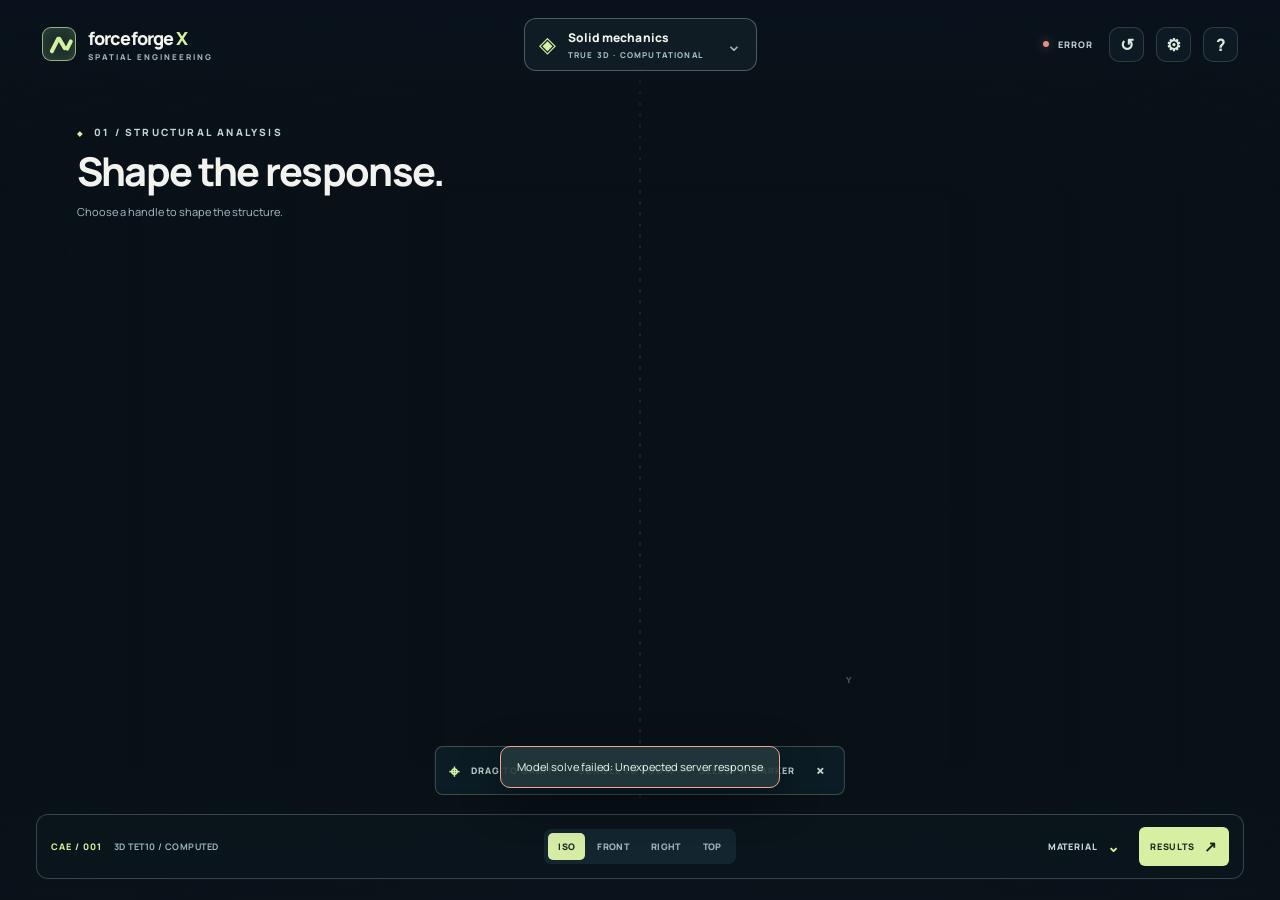
==== commit 1ec56688: "feat(ui): load spatial XYZ grid and on-surface inspection extension" ====
--- a/studio/index.html
+++ b/studio/index.html
@@ -237,5 +237,6 @@
 <script src="/studio/viewport3d.js" defer></script>
 <script src="/studio/app.js" defer></script>
 <script src="/studio/adaptive.js" defer></script>
+<script src="/studio/inspection.js" defer></script>
 </body>
 </html>
--- a/studio/adaptive.css
+++ b/studio/adaptive.css
@@ -0,0 +1,95 @@
+/* ForceForge X UI v0.2 — adaptive spatial overlays.
+   Preserve physical scale and CAD controls on compact desktop windows. */
+:root{--safe-header:96px;--safe-footer:103px}
+.compact-tools-toggle{display:none}
+.compact-tools{position:absolute;z-index:26;top:76px;right:20px;min-width:210px;border:1px solid #718d8b80;background:#11232bdc;backdrop-filter:blur(20px);padding:8px;border-radius:11px;box-shadow:0 14px 50px #0008}
+.compact-tools button{display:block;padding:13px 15px;font-size:11px;font-weight:800;color:#e3f0e3;text-align:left;background:none;border:0;border-radius:6px;width:100%}
+.compact-tools button:hover{background:#31484b}
+.compact-tools button[hidden]{display:none}
+.cad-controls{position:absolute;z-index:9;left:36px;bottom:116px;display:flex;align-items:center;gap:12px;pointer-events:none}
+.cad-source-pin{pointer-events:auto;display:flex;align-items:center;gap:11px;padding:9px 15px 9px 8px;color:#e6f3e8;text-align:left;background:#10262edc;border:1px solid #8eb2a36b;border-radius:9px;backdrop-filter:blur(18px)}
+.cad-source-pin:hover{background:#2b4448;border-color:#d9efaa}
+.cad-source-pin>span:last-child{display:flex;flex-direction:column;gap:4px}
+.cad-source-pin small{font-size:9px;letter-spacing:.7px;font-weight:800;color:#aabfc3}
+.cad-source-pin strong{font-size:12px;font-weight:750}
+.cad-chip-icon{width:31px;height:31px;border-radius:6px;display:grid;place-items:center;background:#d6efa0;color:#162923;font-size:21px}
+.cad-compact-actions{pointer-events:auto}
+.cad-compact-actions button{background:#1a2d33dd;border:1px solid #678c8577;color:#d9efa9;padding:13px 11px;border-radius:8px;font-size:9px;font-weight:850;letter-spacing:.8px}
+.cad-compact-actions button:hover{background:#314a4b}
+.cad-source-actions{display:flex;gap:8px;flex-wrap:wrap}
+.setting-set .secondary-action,.secondary-action{border:1px solid #6e898779;border-radius:7px;padding:10px 12px;background:#1c3540;color:#dcf3df;font-weight:750;font-size:10px;text-align:left}
+.setting-set .secondary-action:hover{background:#30515a}
+.small-note{font-size:10px;line-height:1.7;color:#a3bfc3}
+.setting-set input[type=number]{border:1px solid #6d8a8970;background:#1d3039;color:#ebf1e9;border-radius:7px;padding:11px;width:100%;font-size:12px}
+.detail-content a{color:#d6f2a5;text-decoration:none;overflow-wrap:anywhere}
+.detail-content a:hover{text-decoration:underline}
+.data-row strong{max-width:56%;overflow-wrap:anywhere}
+.cad-delta{color:#d6f1a4}
+.cad-warning{color:#f2b88d}
+.cad-compare-actions{display:flex;flex-wrap:wrap;gap:8px;margin:13px 0}
+.cad-compare-actions button{background:#27413e;border:1px solid #72978d;color:#e6f1de;padding:10px 12px;border-radius:7px;font-size:10px;font-weight:800}
+.cad-compare-actions button.active{background:#d5eea1;color:#192a22}
+.detail-content .compact-metric{font-size:22px;font-weight:800;font-variant-numeric:tabular-nums;color:#f0f6e8}
+.small-note.error{color:#f3b6a3}
+/* The default model remains visible; low-value annotations progressively yield. */
+@media(max-width:1279px){
+ .scene-context{top:110px;max-width:270px}
+ .context-headline{font-size:29px}
+ .context-subline{display:none}
+ .floating-header{padding:0 23px}
+ .spatial-pin .pin-copy small{font-size:7.5px}
+ .cad-controls{left:20px;bottom:108px}
+}
+@media(max-width:1080px), (max-height:710px){
+ .compact-tools-toggle{display:grid}
+ .floating-header{padding:0 16px}
+ .spatial-pin{padding:6px 9px;gap:6px}
+ .spatial-pin .pin-glyph{width:26px;height:26px}
+ .spatial-pin[data-pin="thickness"]:not(.selected),
+ .spatial-pin[data-pin="support"]:not(.selected),
+ .spatial-pin[data-pin="mode"]:not(.selected){display:none}
+ .scene-context{top:107px;left:22px}
+ .context-headline{font-size:27px}
+ .context-sequence{font-size:8px}
+ .space-footer{padding:9px 11px;left:16px;right:16px;bottom:12px}
+ .footer-fidelity{display:none}
+ .first-use{display:none}
+ .cad-controls{bottom:85px}
+ .quick-result{right:16px;top:auto;bottom:90px}
+ .spatial-editor{right:16px;top:auto;bottom:90px}
+ .field-legend{right:15px;bottom:100px}
+}
+@media(max-width:760px){
+ .compact-tools{top:80px;right:10px;max-width:calc(100vw - 20px)}
+ .cad-controls{left:10px;bottom:85px;right:10px}
+ .cad-source-pin{padding:7px 9px}
+ .cad-source-pin strong{font-size:10px}
+ .cad-source-pin small{font-size:7px}
+ .cad-compact-actions button{padding:11px 7px;font-size:8px}
+ .scene-context{left:15px;top:169px}
+ .context-headline{font-size:25px}
+ .top-icon{width:31px;height:31px}
+ .detail-panel,.settings-panel{right:0;left:0;top:auto;bottom:0;width:100%;max-height:80dvh;border-radius:18px 18px 0 0}
+ .spatial-editor,.quick-result{bottom:85px;left:10px;right:10px;width:auto;top:auto}
+ .scene-selector{min-width:185px}
+}
+@media(max-width:560px){
+ .brand-words small{display:none}
+ .brand-words strong{font-size:16px}
+ .brand-mark{width:29px;height:29px}
+ .header-tray{gap:4px}
+ .camera-cluster .camera-view:not(.active){display:none}
+ .camera-cluster{gap:0}
+ .space-footer{grid-template-columns:1fr auto}
+ .footer-right{justify-content:flex-end}
+ .spatial-pin{max-width:160px}
+ .spatial-pin .pin-copy strong{font-size:10px;white-space:normal}
+ .cad-compact-actions{display:none}
+ .project-chooser{top:138px;max-height:calc(100dvh - 220px);overflow-y:auto}
+}
+@media(max-height:580px){
+ .context-headline{display:none}
+ .scene-context{top:92px}
+ .spatial-editor,.quick-result{max-height:calc(100dvh - 160px);overflow-y:auto;bottom:72px}
+ .field-legend{display:none}
+}
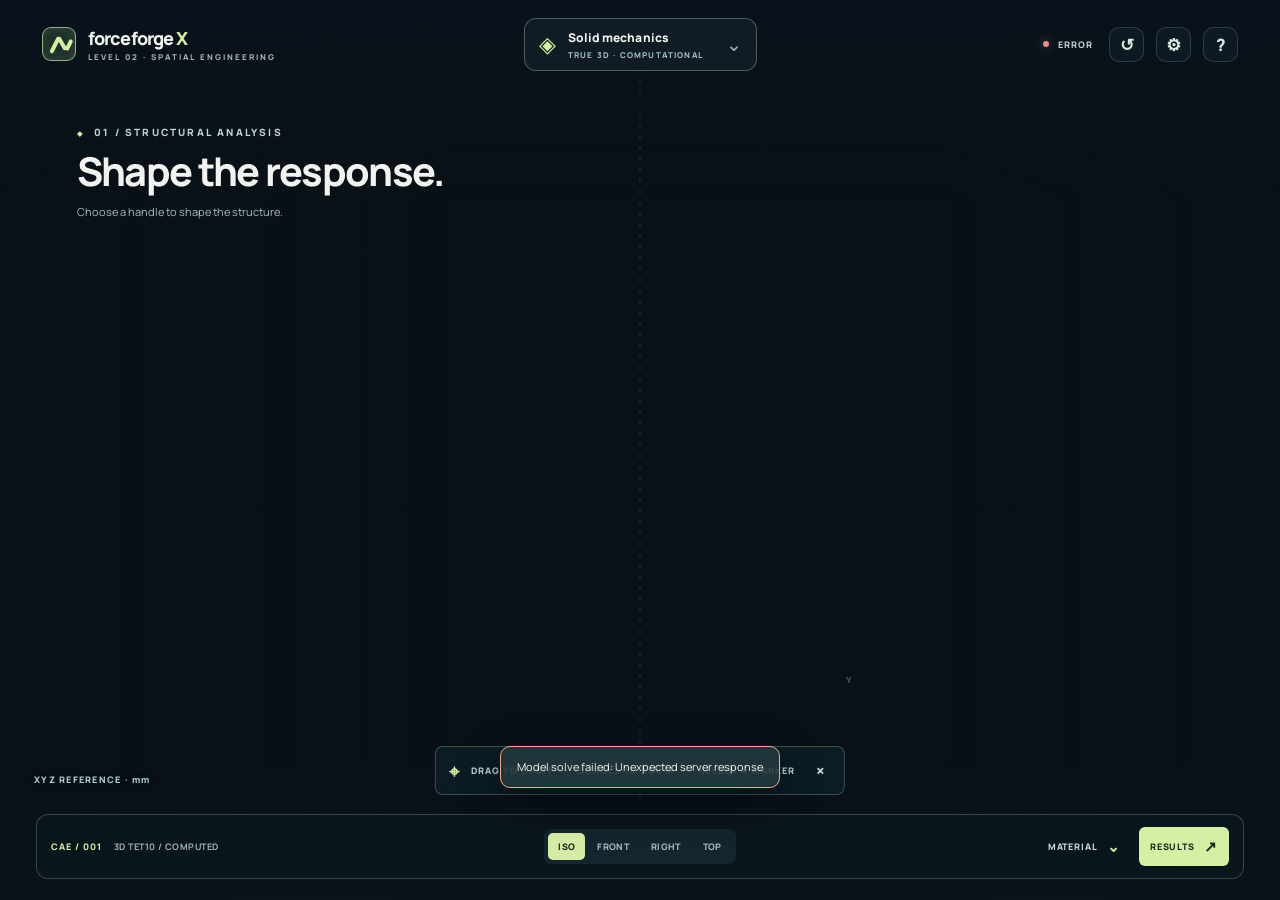
==== commit c758107c: "chore(ui): designate current Spatial Engineering interface as Level 2" ====
--- a/studio/index.html
+++ b/studio/index.html
@@ -5,7 +5,7 @@
   <meta name="viewport" content="width=device-width,initial-scale=1,viewport-fit=cover">
   <meta name="theme-color" content="#0b1219">
   <meta name="description" content="ForceForge X — a spatial environment for real engineering analysis.">
-  <title>ForceForge X — Spatial Engineering</title>
+  <title>ForceForge X — Level 2 | Spatial Engineering</title>
   <link rel="stylesheet" href="/studio/styles.css">
   <link rel="stylesheet" href="/studio/adaptive.css">
 </head>
@@ -20,7 +20,7 @@
     <header class="floating-header">
       <div class="brand" aria-label="ForceForge X">
         <div class="brand-mark" aria-hidden="true"><span></span><span></span><span></span></div>
-        <div class="brand-words"><strong>forceforge<span> X</span></strong><small>SPATIAL ENGINEERING</small></div>
+        <div class="brand-words"><strong>forceforge<span> X</span></strong><small>LEVEL 02 · SPATIAL ENGINEERING</small></div>
       </div>
       <button type="button" class="scene-selector" id="scene-selector" aria-expanded="false">
         <span class="scene-sigil" id="scene-sigil">◈</span>
--- a/studio/adaptive.css
+++ b/studio/adaptive.css
@@ -93,3 +93,32 @@
  .spatial-editor,.quick-result{max-height:calc(100dvh - 160px);overflow-y:auto;bottom:72px}
  .field-legend{display:none}
 }
+
+/* UI v0.2.1 · Mesh probe and axis reference overlay */
+.surface-probe{
+ position:absolute;z-index:18;pointer-events:none;
+ width:min(275px,calc(100vw - 20px));padding:12px 14px;
+ border-radius:9px;border:1px solid rgba(158,207,189,.68);
+ background:rgba(9,23,32,.96);color:#eaf6ea;
+ box-shadow:0 14px 40px rgba(0,0,0,.50);backdrop-filter:blur(18px);
+ font-variant-numeric:tabular-nums;
+}
+.probe-heading{color:#d8f2a2;font-size:9px;letter-spacing:1.5px;font-weight:850;margin-bottom:8px}
+.probe-cross{font-size:13px;margin-right:5px}
+.probe-coords{display:block;font-size:10px;font-weight:750;white-space:normal;line-height:1.65;padding-bottom:8px;color:#e5efe9}
+.probe-measure{display:flex;justify-content:space-between;align-items:baseline;gap:10px;padding:6px 0;border-top:1px solid rgba(165,208,194,.14);font-size:10px}
+.probe-measure span{color:#a5c2c8}.probe-measure strong{font-size:11px;color:#f3f7e9;text-align:right}
+.probe-note{color:#a2b8c0;font-size:9px;line-height:1.4;margin-top:8px}
+.spatial-grid-label{position:absolute;left:34px;bottom:114px;z-index:6;pointer-events:none;color:#b1ced0;font-size:9px;font-weight:800;letter-spacing:1.25px;text-shadow:0 1px 7px #08141f}
+.axis-indicator{position:absolute;right:18px;bottom:85px;width:112px;height:105px;z-index:7;pointer-events:none;opacity:.97}
+.axis-indicator svg{width:100%;height:100%;overflow:visible;filter:drop-shadow(0 2px 5px #08121a)}
+@media(max-width:1080px),(max-height:710px){
+ .spatial-grid-label{left:17px;bottom:102px;font-size:8px}
+ .axis-indicator{right:5px;bottom:75px;width:90px;height:86px}
+}
+@media(max-width:760px){
+ .spatial-grid-label{left:11px;bottom:81px;font-size:8px}
+ .axis-indicator{bottom:60px;right:0;width:80px;height:78px;opacity:.86}
+ .surface-probe{padding:10px 11px}
+}
+@media(max-height:580px){.axis-indicator{bottom:55px;width:72px;height:68px}}
